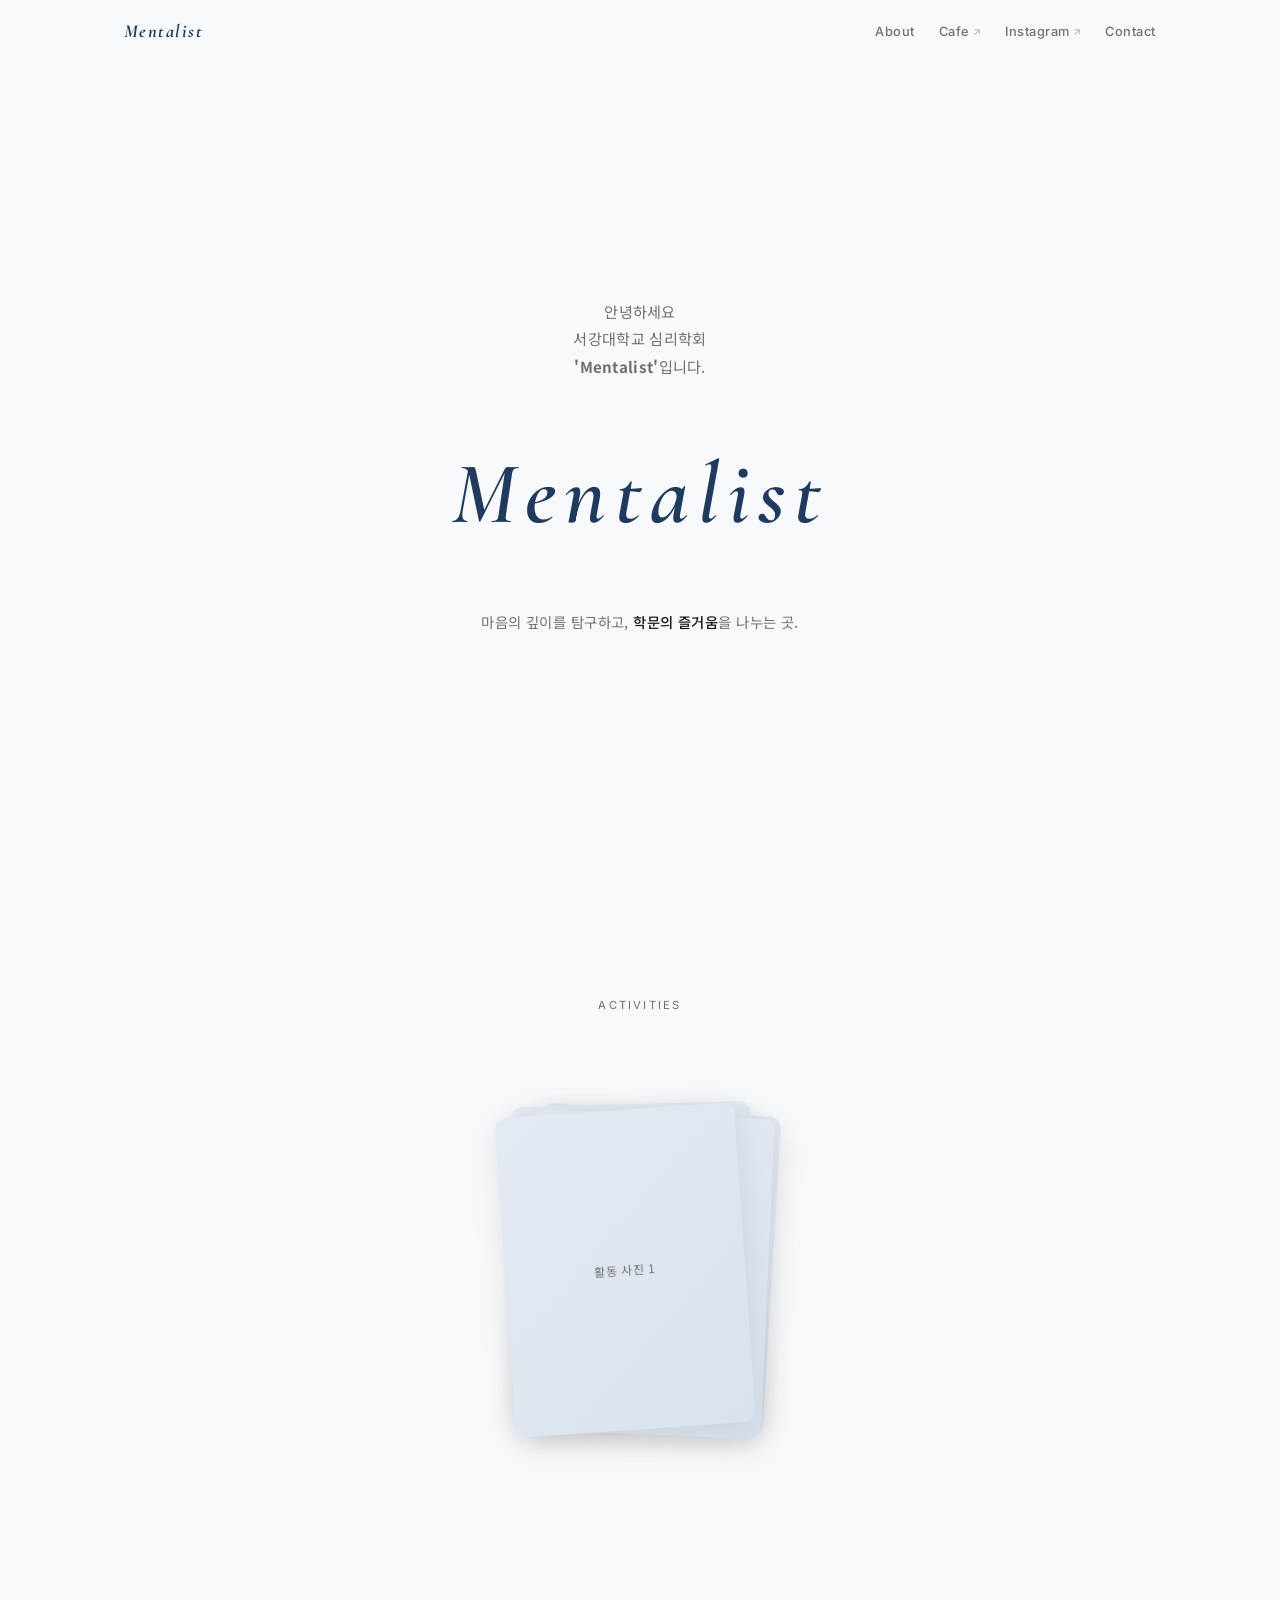
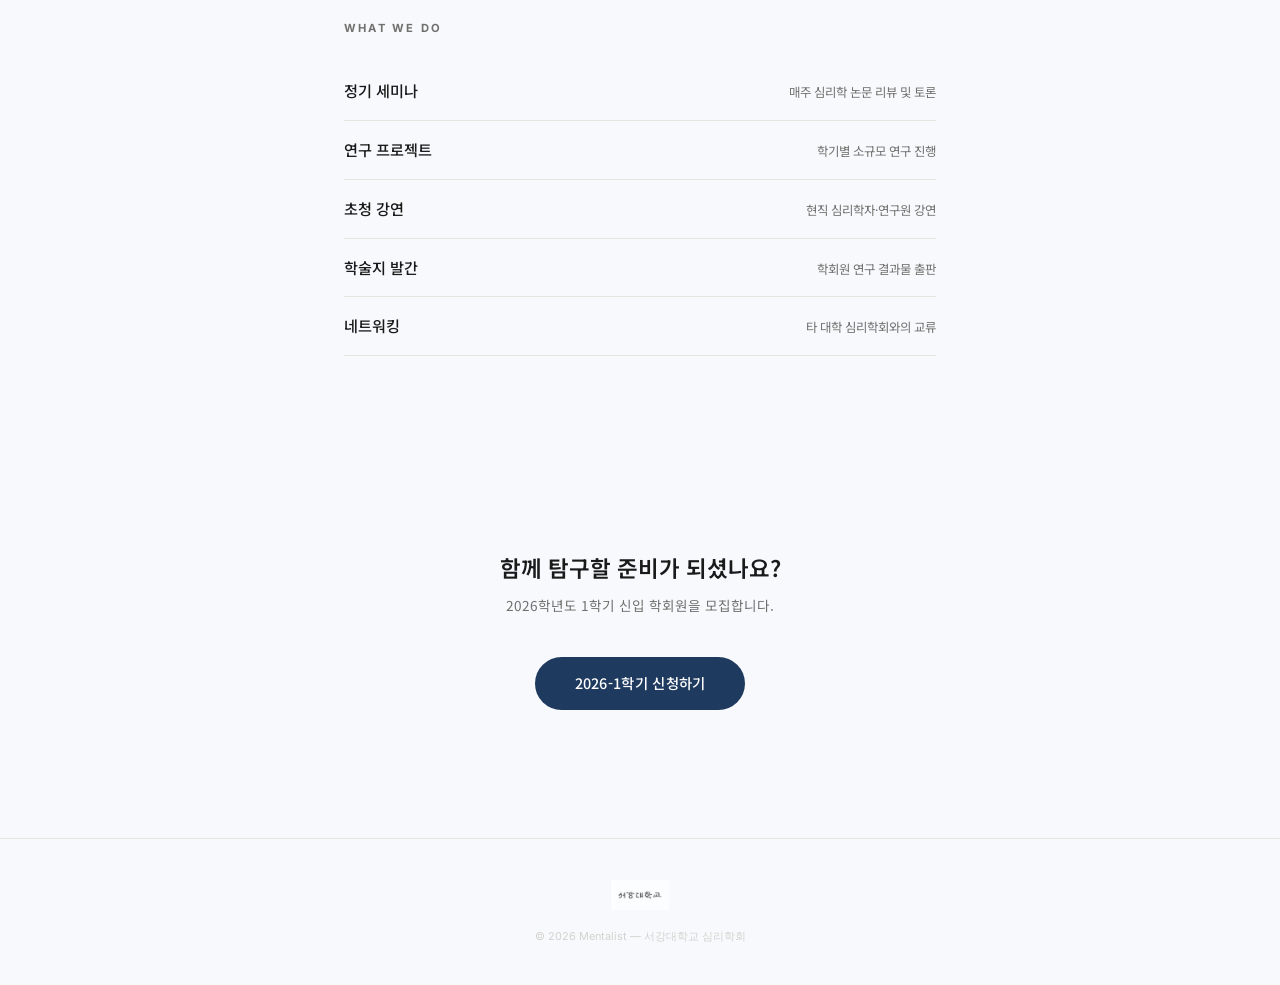
==== mentalist.html @ a15b39d9 "Initial commit: mentalist landing page" ====
<!DOCTYPE html>
<html lang="ko">
<head>
  <meta charset="UTF-8">
  <meta name="viewport" content="width=device-width, initial-scale=1.0">
  <title>Mentalist | 서강대학교 심리학회</title>
  <meta name="description" content="서강대학교 심리학회 Mentalist — 마음을 탐구하는 학술 공동체">

  <!-- Fonts -->
  <link rel="preconnect" href="https://fonts.googleapis.com">
  <link rel="preconnect" href="https://fonts.gstatic.com" crossorigin>
  <link href="https://fonts.googleapis.com/css2?family=Cormorant+Garamond:ital,wght@0,400;0,600;1,400;1,600&family=Inter:wght@400;500;600&family=Noto+Sans+KR:wght@400;500;600;700&family=Noto+Serif+KR:wght@600;700;900&display=swap" rel="stylesheet">

  <link rel="stylesheet" href="css/style.css">
</head>
<body class="page-mentalist">

  <!-- Header -->
  <header class="site-header">
    <div class="header-inner">
      <a href="mentalist.html" class="header-logo header-logo--mentalist">Mentalist</a>

      <nav class="header-nav">
        <a href="#about">About</a>
        <a href="https://cafe.naver.com/2302mentalist" target="_blank" rel="noopener">Cafe <span class="ext-icon">↗</span></a>
        <a href="https://www.instagram.com/mentalist_sogang" target="_blank" rel="noopener">Instagram <span class="ext-icon">↗</span></a>
        <a href="#contact">Contact</a>
      </nav>

      <button class="menu-toggle" aria-label="메뉴 열기">
        <span></span><span></span><span></span>
      </button>
    </div>
  </header>

  <!-- Mobile Nav -->
  <nav class="mobile-nav">
    <a href="#about">About</a>
    <a href="https://cafe.naver.com/2302mentalist" target="_blank" rel="noopener">Cafe <span class="ext-icon">↗</span></a>
    <a href="https://instagram.com" target="_blank" rel="noopener">Instagram <span class="ext-icon">↗</span></a>
    <a href="#contact">Contact</a>
  </nav>

  <!-- Hero / About -->
  <section id="about" class="hero">
    <p class="hero-greeting">
      안녕하세요<br>
      서강대학교 심리학회<br>
      <strong>'Mentalist'</strong>입니다.
    </p>
    <div class="hero-logo hero-logo--mentalist">Mentalist</div>
    <p class="hero-slogan">
      마음의 깊이를 탐구하고, <em>학문의 즐거움</em>을 나누는 곳.
    </p>
  </section>

  <!-- Activity Photos -->
  <section class="gallery-section">
    <p class="gallery-label reveal">Activities</p>
    <div class="photo-gallery">
      <div class="photo-card">
        <div class="photo-placeholder photo-placeholder--mentalist">활동 사진 1</div>
      </div>
      <div class="photo-card">
        <div class="photo-placeholder photo-placeholder--mentalist">활동 사진 2</div>
      </div>
      <div class="photo-card">
        <div class="photo-placeholder photo-placeholder--mentalist">활동 사진 3</div>
      </div>
      <div class="photo-card">
        <div class="photo-placeholder photo-placeholder--mentalist">활동 사진 4</div>
      </div>
    </div>
  </section>

  <!-- Activities List -->
  <section class="activities-section">
    <h3>What We Do</h3>
    <div class="activity-item">
      <span class="activity-name">정기 세미나</span>
      <span class="activity-desc">매주 심리학 논문 리뷰 및 토론</span>
    </div>
    <div class="activity-item">
      <span class="activity-name">연구 프로젝트</span>
      <span class="activity-desc">학기별 소규모 연구 진행</span>
    </div>
    <div class="activity-item">
      <span class="activity-name">초청 강연</span>
      <span class="activity-desc">현직 심리학자·연구원 강연</span>
    </div>
    <div class="activity-item">
      <span class="activity-name">학술지 발간</span>
      <span class="activity-desc">학회원 연구 결과물 출판</span>
    </div>
    <div class="activity-item">
      <span class="activity-name">네트워킹</span>
      <span class="activity-desc">타 대학 심리학회와의 교류</span>
    </div>
  </section>

  <!-- CTA -->
  <section id="contact" class="cta-section reveal">
    <h2>함께 탐구할 준비가 되셨나요?</h2>
    <p>2026학년도 1학기 신입 학회원을 모집합니다.</p>
    <a href="#" class="btn btn-mentalist">2026-1학기 신청하기</a>
  </section>

  <!-- Footer -->
  <footer class="site-footer">
    <div class="footer-inner">
      <img src="images/sogang-logo-kr.png" alt="서강대학교" class="footer-sogang-logo">
      <p class="footer-copy">&copy; 2026 Mentalist — 서강대학교 심리학회</p>
    </div>
  </footer>

  <script src="js/main.js"></script>
</body>
</html>
---- css/style.css ----
/* ============================================= */
/*  멘탈+진심 — Design System                     */
/*  Mobile-first · Minimal · Academic             */
/* ============================================= */

/* --- 서강체 (Sogang Font) --- */
@font-face {
  font-family: 'Sogang';
  src: url('../fonts/SOGANGUNIVERSITY.woff2') format('woff2'),
       url('../fonts/SOGANGUNIVERSITY.woff') format('woff');
  font-weight: normal;
  font-display: swap;
}

/* --- Custom Properties --- */
:root {
  /* Shared */
  --color-bg: #FAFAF8;
  --color-surface: #FFFFFF;
  --color-text: #1A1A1A;
  --color-text-secondary: #71706E;
  --color-border: #E6E4E1;
  --color-divider: #D4D2CF;

  /* Sogang Cardinal (서강 카디날) */
  --sogang-red: #B60005;
  --sogang-red-light: #D4232A;
  --sogang-red-dark: #8E0004;

  /* 진심 — 서강 카디날 기반 */
  --js-primary: #B60005;
  --js-primary-light: #D4232A;
  --js-accent: #C9A96E;
  --js-bg: #FAF8F6;

  /* Mentalist — 깊은 네이비 (학술적 권위) */
  --mt-primary: #1E3A5F;
  --mt-primary-light: #2C4F7C;
  --mt-accent: #6B8DB5;
  --mt-bg: #F7F9FC;

  /* Typography */
  --font-kr: 'Noto Sans KR', sans-serif;
  --font-kr-serif: 'Sogang', 'Noto Serif KR', serif;
  --font-en: 'Inter', sans-serif;
  --font-en-serif: 'Cormorant Garamond', serif;

  /* Spacing (8px grid) */
  --space-xs: 4px;
  --space-sm: 8px;
  --space-md: 16px;
  --space-lg: 24px;
  --space-xl: 40px;
  --space-2xl: 64px;
  --space-3xl: 96px;
  --space-4xl: 128px;

  /* Transition */
  --ease-out: cubic-bezier(0.25, 0.1, 0.25, 1);
  --ease-spring: cubic-bezier(0.34, 1.56, 0.64, 1);
  --duration-fast: 0.2s;
  --duration-normal: 0.4s;
  --duration-slow: 0.8s;
}

/* --- Reset --- */
*, *::before, *::after {
  margin: 0;
  padding: 0;
  box-sizing: border-box;
}

html {
  font-size: 16px;
  scroll-behavior: smooth;
  -webkit-font-smoothing: antialiased;
  -moz-osx-font-smoothing: grayscale;
}

body {
  font-family: var(--font-kr);
  color: var(--color-text);
  background: var(--color-bg);
  line-height: 1.7;
  overflow-x: hidden;
}

a {
  color: inherit;
  text-decoration: none;
}

button {
  font-family: inherit;
  cursor: pointer;
  border: none;
  background: none;
}

img {
  max-width: 100%;
  display: block;
}

/* ============================================= */
/*  SPLIT PAGE (갈림길)                            */
/* ============================================= */

.split-page {
  position: fixed;
  inset: 0;
  display: flex;
  flex-direction: column;
  overflow: hidden;
}

.split-side {
  flex: 1;
  display: flex;
  flex-direction: column;
  align-items: center;
  justify-content: center;
  position: relative;
  transition: flex var(--duration-slow) var(--ease-out);
  cursor: pointer;
  overflow: hidden;
}

.split-side::before {
  content: '';
  position: absolute;
  inset: 0;
  opacity: 0;
  transition: opacity var(--duration-normal) var(--ease-out);
}

.split-side--jinsim {
  background: var(--js-bg);
}

.split-side--jinsim::before {
  background: linear-gradient(135deg, rgba(182, 0, 5, 0.03), transparent);
}

.split-side--mentalist {
  background: var(--mt-bg);
}

.split-side--mentalist::before {
  background: linear-gradient(135deg, rgba(30, 58, 95, 0.03), transparent);
}

.split-side:hover::before {
  opacity: 1;
}

.split-side:hover {
  flex: 1.15;
}

/* Divider */
.split-divider {
  width: 100%;
  height: 1px;
  background: var(--color-divider);
  position: relative;
  z-index: 10;
  transform: scaleX(0);
  animation: dividerDraw 1s var(--ease-out) 0.3s forwards;
}

/* Logo area */
.split-logo {
  opacity: 0;
  transform: translateY(12px);
  animation: fadeUp 0.7s var(--ease-out) 0.9s forwards;
}

.split-logo--jinsim {
  font-family: var(--font-kr-serif);
  font-size: 2.5rem;
  font-weight: 700;
  letter-spacing: 0.15em;
  color: var(--js-primary);
}

/* --- 진심 겹침 로고 (한글 + 한자 그림자) --- */
.logo-jinsim-layered {
  position: relative;
  display: inline-block;
}

.logo-jinsim-layered .logo-hangul {
  position: relative;
  z-index: 2;
}

.logo-jinsim-layered .logo-hanja {
  position: absolute;
  top: 50%;
  left: 50%;
  transform: translate(-48%, -48%);
  z-index: 1;
  font-family: var(--font-kr-serif);
  font-weight: 900;
  color: var(--js-primary);
  opacity: 0.08;
  letter-spacing: 0.15em;
  pointer-events: none;
  user-select: none;
  font-size: 1.15em;
}

/* 호버시 한자 살짝 드러남 */
.split-side--jinsim:hover .logo-hanja,
.hero:hover .logo-hanja {
  opacity: 0.14;
  transition: opacity 0.6s var(--ease-out);
}

.split-logo--mentalist {
  font-family: var(--font-en-serif);
  font-size: 2.5rem;
  font-weight: 600;
  font-style: italic;
  letter-spacing: 0.08em;
  color: var(--mt-primary);
}

.split-subtitle {
  font-family: var(--font-kr);
  font-size: 0.75rem;
  color: var(--color-text-secondary);
  margin-top: var(--space-sm);
  letter-spacing: 0.05em;
  opacity: 0;
  animation: fadeUp 0.7s var(--ease-out) 1.1s forwards;
}

.split-btn {
  margin-top: var(--space-lg);
  padding: 8px 28px;
  font-size: 0.7rem;
  font-family: var(--font-en);
  letter-spacing: 0.2em;
  text-transform: uppercase;
  border: 1px solid var(--color-divider);
  border-radius: 100px;
  color: var(--color-text-secondary);
  transition: all var(--duration-normal) var(--ease-out);
  opacity: 0;
  animation: fadeUp 0.7s var(--ease-out) 1.3s forwards;
}

.split-side--jinsim .split-btn:hover {
  border-color: var(--js-primary);
  color: var(--js-primary);
  background: rgba(182, 0, 5, 0.04);
}

.split-side--mentalist .split-btn:hover {
  border-color: var(--mt-primary);
  color: var(--mt-primary);
  background: rgba(30, 58, 95, 0.04);
}

/* Split page exit animation */
.split-page.exit-left .split-side--jinsim {
  flex: 20;
}
.split-page.exit-left .split-side--mentalist {
  flex: 0;
  opacity: 0;
}
.split-page.exit-right .split-side--mentalist {
  flex: 20;
}
.split-page.exit-right .split-side--jinsim {
  flex: 0;
  opacity: 0;
}
.split-page.exit-left .split-divider,
.split-page.exit-right .split-divider {
  opacity: 0;
}

/* ============================================= */
/*  COMMON — Header                               */
/* ============================================= */

.site-header {
  position: fixed;
  top: 0;
  left: 0;
  right: 0;
  z-index: 100;
  background: rgba(250, 250, 248, 0.85);
  backdrop-filter: blur(20px);
  -webkit-backdrop-filter: blur(20px);
  border-bottom: 1px solid transparent;
  transition: border-color var(--duration-normal) var(--ease-out),
              box-shadow var(--duration-normal) var(--ease-out);
}

.site-header.scrolled {
  border-bottom-color: var(--color-border);
  box-shadow: 0 1px 12px rgba(0, 0, 0, 0.04);
}

.header-inner {
  max-width: 1080px;
  margin: 0 auto;
  padding: 0 var(--space-lg);
  height: 56px;
  display: flex;
  align-items: center;
  justify-content: space-between;
}

.header-logo {
  font-size: 1.15rem;
  font-weight: 700;
  letter-spacing: 0.08em;
  transition: opacity var(--duration-fast);
}

.header-logo:hover {
  opacity: 0.7;
}

.header-logo--jinsim {
  font-family: var(--font-kr-serif);
  color: var(--js-primary);
}

/* 헤더 내 소형 겹침 로고 */
.header-logo .logo-hanja {
  font-size: 1.1em;
  opacity: 0.07;
}

.header-logo:hover .logo-hanja {
  opacity: 0.13;
  transition: opacity 0.4s var(--ease-out);
}

.header-logo--mentalist {
  font-family: var(--font-en-serif);
  font-style: italic;
  color: var(--mt-primary);
}

.header-nav {
  display: flex;
  align-items: center;
  gap: var(--space-lg);
}

.header-nav a {
  font-size: 0.8rem;
  font-family: var(--font-en);
  font-weight: 500;
  letter-spacing: 0.04em;
  color: var(--color-text-secondary);
  transition: color var(--duration-fast);
  display: flex;
  align-items: center;
  gap: 3px;
}

.header-nav a:hover {
  color: var(--color-text);
}

.header-nav a .ext-icon {
  font-size: 0.65rem;
  opacity: 0.5;
  transition: transform var(--duration-fast), opacity var(--duration-fast);
}

.header-nav a:hover .ext-icon {
  transform: translate(1px, -1px);
  opacity: 0.8;
}

/* Mobile hamburger */
.menu-toggle {
  display: none;
  width: 24px;
  height: 24px;
  flex-direction: column;
  justify-content: center;
  align-items: center;
  gap: 5px;
}

.menu-toggle span {
  display: block;
  width: 18px;
  height: 1.5px;
  background: var(--color-text);
  border-radius: 2px;
  transition: all var(--duration-normal) var(--ease-out);
}

.menu-toggle.active span:nth-child(1) {
  transform: rotate(45deg) translate(2.3px, 2.3px);
}
.menu-toggle.active span:nth-child(2) {
  opacity: 0;
}
.menu-toggle.active span:nth-child(3) {
  transform: rotate(-45deg) translate(2.3px, -2.3px);
}

/* Mobile nav overlay */
.mobile-nav {
  display: none;
  position: fixed;
  top: 56px;
  left: 0;
  right: 0;
  bottom: 0;
  background: rgba(250, 250, 248, 0.97);
  backdrop-filter: blur(20px);
  -webkit-backdrop-filter: blur(20px);
  z-index: 99;
  flex-direction: column;
  align-items: center;
  justify-content: center;
  gap: var(--space-xl);
  opacity: 0;
  pointer-events: none;
  transition: opacity var(--duration-normal) var(--ease-out);
}

.mobile-nav.open {
  opacity: 1;
  pointer-events: auto;
}

.mobile-nav a {
  font-size: 1.1rem;
  font-family: var(--font-en);
  font-weight: 500;
  letter-spacing: 0.06em;
  color: var(--color-text-secondary);
  display: flex;
  align-items: center;
  gap: 4px;
}

/* ============================================= */
/*  COMMON — Hero Section                         */
/* ============================================= */

.hero {
  min-height: 100vh;
  display: flex;
  flex-direction: column;
  align-items: center;
  justify-content: center;
  text-align: center;
  padding: var(--space-4xl) var(--space-lg) var(--space-3xl);
}

.hero-greeting {
  font-size: 0.85rem;
  color: var(--color-text-secondary);
  letter-spacing: 0.02em;
  line-height: 1.8;
  margin-bottom: var(--space-xl);
  opacity: 0;
  transform: translateY(16px);
  animation: fadeUp 0.8s var(--ease-out) 0.2s forwards;
}

.hero-logo {
  margin-bottom: var(--space-xl);
  opacity: 0;
  transform: translateY(16px);
  animation: fadeUp 0.8s var(--ease-out) 0.5s forwards;
}

.hero-logo--jinsim {
  font-family: var(--font-kr-serif);
  font-size: 4rem;
  font-weight: 900;
  color: var(--js-primary);
  letter-spacing: 0.2em;
}

.hero-logo--mentalist {
  font-family: var(--font-en-serif);
  font-size: 4rem;
  font-weight: 600;
  font-style: italic;
  color: var(--mt-primary);
  letter-spacing: 0.1em;
}

.hero-slogan {
  font-size: 0.9rem;
  color: var(--color-text-secondary);
  letter-spacing: 0.03em;
  opacity: 0;
  transform: translateY(16px);
  animation: fadeUp 0.8s var(--ease-out) 0.8s forwards;
}

.hero-slogan em {
  font-style: normal;
  font-weight: 500;
  color: var(--color-text);
}

/* ============================================= */
/*  Photo Gallery — Scroll Spread Effect          */
/* ============================================= */

.gallery-section {
  padding: var(--space-3xl) var(--space-lg);
  overflow: hidden;
}

.gallery-label {
  text-align: center;
  font-size: 0.7rem;
  font-family: var(--font-en);
  letter-spacing: 0.2em;
  text-transform: uppercase;
  color: var(--color-text-secondary);
  margin-bottom: var(--space-2xl);
}

.photo-gallery {
  position: relative;
  max-width: 900px;
  margin: 0 auto;
  height: 380px;
  display: flex;
  align-items: center;
  justify-content: center;
}

.photo-card {
  position: absolute;
  width: 220px;
  height: 300px;
  border-radius: 12px;
  overflow: hidden;
  box-shadow: 0 8px 32px rgba(0, 0, 0, 0.08);
  transition: transform var(--duration-slow) var(--ease-out),
              box-shadow var(--duration-slow) var(--ease-out);
  will-change: transform;
}

.photo-card img {
  width: 100%;
  height: 100%;
  object-fit: cover;
}

/* Placeholder for photos */
.photo-placeholder {
  width: 100%;
  height: 100%;
  display: flex;
  align-items: center;
  justify-content: center;
  font-size: 0.75rem;
  color: var(--color-text-secondary);
  letter-spacing: 0.05em;
}

.photo-placeholder--jinsim {
  background: linear-gradient(135deg, #F5E6E8, #F0DCD0);
}

.photo-placeholder--mentalist {
  background: linear-gradient(135deg, #E4EAF2, #D8E2EE);
}

/* Stacked state (default) */
.photo-card:nth-child(1) { transform: rotate(-4deg) translateX(-15px); z-index: 4; }
.photo-card:nth-child(2) { transform: rotate(2.5deg) translateX(8px) translateY(5px); z-index: 3; }
.photo-card:nth-child(3) { transform: rotate(-1.5deg) translateX(-5px) translateY(-5px); z-index: 2; }
.photo-card:nth-child(4) { transform: rotate(3.5deg) translateX(12px); z-index: 1; }

/* Spread state — driven by JS --spread custom property */
.photo-gallery[data-spread] .photo-card:nth-child(1) {
  transform: rotate(calc(-4deg + 3deg * var(--spread, 0)))
             translateX(calc(-15px + -280px * var(--spread, 0)));
}
.photo-gallery[data-spread] .photo-card:nth-child(2) {
  transform: rotate(calc(2.5deg - 1.5deg * var(--spread, 0)))
             translateX(calc(8px + -102px * var(--spread, 0)))
             translateY(calc(5px - 5px * var(--spread, 0)));
}
.photo-gallery[data-spread] .photo-card:nth-child(3) {
  transform: rotate(calc(-1.5deg + 0.5deg * var(--spread, 0)))
             translateX(calc(-5px + 100px * var(--spread, 0)))
             translateY(calc(-5px + 5px * var(--spread, 0)));
}
.photo-gallery[data-spread] .photo-card:nth-child(4) {
  transform: rotate(calc(3.5deg - 2.5deg * var(--spread, 0)))
             translateX(calc(12px + 275px * var(--spread, 0)));
}

/* ============================================= */
/*  Activities List (Mentalist)                   */
/* ============================================= */

.activities-section {
  max-width: 640px;
  margin: 0 auto;
  padding: var(--space-2xl) var(--space-lg) var(--space-3xl);
}

.activities-section h3 {
  font-size: 0.7rem;
  font-family: var(--font-en);
  letter-spacing: 0.2em;
  text-transform: uppercase;
  color: var(--color-text-secondary);
  margin-bottom: var(--space-lg);
}

.activity-item {
  padding: var(--space-md) 0;
  border-bottom: 1px solid var(--color-border);
  display: flex;
  justify-content: space-between;
  align-items: baseline;
  opacity: 0;
  transform: translateY(12px);
  transition: opacity 0.6s var(--ease-out), transform 0.6s var(--ease-out);
}

.activity-item.visible {
  opacity: 1;
  transform: translateY(0);
}

.activity-item .activity-name {
  font-size: 0.95rem;
  font-weight: 500;
}

.activity-item .activity-desc {
  font-size: 0.78rem;
  color: var(--color-text-secondary);
}

/* ============================================= */
/*  Notice Section (진심)                         */
/* ============================================= */

.notice-section {
  max-width: 640px;
  margin: 0 auto;
  padding: var(--space-2xl) var(--space-lg);
}

.notice-section h3 {
  font-size: 0.7rem;
  font-family: var(--font-en);
  letter-spacing: 0.2em;
  text-transform: uppercase;
  color: var(--color-text-secondary);
  margin-bottom: var(--space-lg);
}

.notice-item {
  padding: var(--space-md) 0;
  border-bottom: 1px solid var(--color-border);
  display: flex;
  justify-content: space-between;
  align-items: baseline;
  gap: var(--space-md);
  opacity: 0;
  transform: translateY(12px);
  transition: opacity 0.6s var(--ease-out), transform 0.6s var(--ease-out);
}

.notice-item.visible {
  opacity: 1;
  transform: translateY(0);
}

.notice-item .notice-title {
  font-size: 0.95rem;
  font-weight: 500;
  flex: 1;
}

.notice-item .notice-date {
  font-size: 0.75rem;
  font-family: var(--font-en);
  color: var(--color-text-secondary);
  white-space: nowrap;
}

/* ============================================= */
/*  Subscribe / Contact Section                   */
/* ============================================= */

.subscribe-section {
  text-align: center;
  padding: var(--space-3xl) var(--space-lg);
}

.subscribe-section h2 {
  font-size: 1.4rem;
  font-weight: 600;
  margin-bottom: var(--space-sm);
}

.subscribe-section p {
  font-size: 0.85rem;
  color: var(--color-text-secondary);
  margin-bottom: var(--space-xl);
}

.subscribe-buttons {
  display: flex;
  justify-content: center;
  gap: var(--space-md);
  flex-wrap: wrap;
}

.btn {
  display: inline-flex;
  align-items: center;
  gap: 8px;
  padding: 12px 28px;
  font-size: 0.82rem;
  font-weight: 500;
  border-radius: 100px;
  letter-spacing: 0.02em;
  transition: all var(--duration-normal) var(--ease-out);
}

.btn-outline {
  border: 1px solid var(--color-divider);
  color: var(--color-text);
  background: transparent;
}

.btn-outline:hover {
  border-color: var(--color-text);
  background: rgba(0, 0, 0, 0.02);
}

.btn-jinsim {
  background: var(--js-primary);
  color: #fff;
}

.btn-jinsim:hover {
  background: var(--js-primary-light);
  box-shadow: 0 4px 16px rgba(182, 0, 5, 0.25);
}

.btn-mentalist {
  background: var(--mt-primary);
  color: #fff;
}

.btn-mentalist:hover {
  background: var(--mt-primary-light);
  box-shadow: 0 4px 16px rgba(30, 58, 95, 0.2);
}

.btn svg {
  width: 16px;
  height: 16px;
}

/* ============================================= */
/*  CTA Section (Mentalist)                       */
/* ============================================= */

.cta-section {
  text-align: center;
  padding: var(--space-3xl) var(--space-lg) var(--space-4xl);
}

.cta-section h2 {
  font-size: 1.4rem;
  font-weight: 600;
  margin-bottom: var(--space-sm);
}

.cta-section p {
  font-size: 0.85rem;
  color: var(--color-text-secondary);
  margin-bottom: var(--space-xl);
}

.cta-section .btn {
  padding: 14px 40px;
  font-size: 0.9rem;
}

/* ============================================= */
/*  Footer                                        */
/* ============================================= */

.site-footer {
  border-top: 1px solid var(--color-border);
  padding: var(--space-xl) var(--space-lg);
  text-align: center;
}

.footer-inner {
  max-width: 1080px;
  margin: 0 auto;
}

.footer-sogang-logo {
  height: 32px;
  width: auto;
  margin: 0 auto var(--space-md);
  opacity: 0.6;
}

.footer-logo {
  font-family: var(--font-en);
  font-size: 0.7rem;
  font-weight: 600;
  letter-spacing: 0.12em;
  text-transform: uppercase;
  color: var(--color-text-secondary);
  margin-bottom: var(--space-sm);
}

.footer-address {
  font-size: 0.72rem;
  color: var(--color-text-secondary);
  line-height: 1.6;
  margin-bottom: var(--space-sm);
}

.footer-copy {
  font-size: 0.68rem;
  font-family: var(--font-en);
  color: var(--color-divider);
}

/* ============================================= */
/*  Animations                                    */
/* ============================================= */

@keyframes fadeUp {
  from { opacity: 0; transform: translateY(16px); }
  to   { opacity: 1; transform: translateY(0); }
}

@keyframes fadeIn {
  from { opacity: 0; }
  to   { opacity: 1; }
}

@keyframes dividerDraw {
  from { transform: scaleX(0); }
  to   { transform: scaleX(1); }
}

/* Fade-in-up utility for scroll reveals */
.reveal {
  opacity: 0;
  transform: translateY(20px);
  transition: opacity 0.7s var(--ease-out), transform 0.7s var(--ease-out);
}

.reveal.visible {
  opacity: 1;
  transform: translateY(0);
}

/* ============================================= */
/*  Responsive — Tablet                           */
/* ============================================= */

@media (min-width: 768px) {
  .split-page {
    flex-direction: row;
  }

  .split-divider {
    width: 1px;
    height: 100%;
    animation-name: dividerDrawVertical;
  }

  @keyframes dividerDrawVertical {
    from { transform: scaleY(0); }
    to   { transform: scaleY(1); }
  }

  .split-logo--jinsim,
  .split-logo--mentalist {
    font-size: 3.2rem;
  }

  .header-inner {
    height: 64px;
  }

  .menu-toggle { display: none !important; }
  .header-nav { display: flex !important; }

  .hero-logo--jinsim,
  .hero-logo--mentalist {
    font-size: 5.5rem;
  }

  .hero-greeting {
    font-size: 0.95rem;
  }

  .photo-card {
    width: 240px;
    height: 320px;
  }
}

/* ============================================= */
/*  Responsive — Mobile                           */
/* ============================================= */

@media (max-width: 767px) {
  .menu-toggle {
    display: flex;
  }

  .header-nav {
    display: none;
  }

  .mobile-nav {
    display: flex;
  }

  .hero {
    padding: var(--space-3xl) var(--space-md) var(--space-2xl);
  }

  .hero-logo--jinsim,
  .hero-logo--mentalist {
    font-size: 2.8rem;
  }

  .hero-greeting {
    font-size: 0.82rem;
  }

  .hero-slogan {
    font-size: 0.82rem;
  }

  .split-logo--jinsim,
  .split-logo--mentalist {
    font-size: 2rem;
  }

  /* Mobile gallery: smaller cards, tighter spread */
  .photo-gallery {
    height: 320px;
  }

  .photo-card {
    width: 160px;
    height: 220px;
    border-radius: 8px;
  }

  .photo-gallery[data-spread] .photo-card:nth-child(1) {
    transform: rotate(calc(-4deg + 3deg * var(--spread, 0)))
               translateX(calc(-10px + -140px * var(--spread, 0)));
  }
  .photo-gallery[data-spread] .photo-card:nth-child(2) {
    transform: rotate(calc(2.5deg - 1.5deg * var(--spread, 0)))
               translateX(calc(5px + -50px * var(--spread, 0)))
               translateY(calc(5px - 5px * var(--spread, 0)));
  }
  .photo-gallery[data-spread] .photo-card:nth-child(3) {
    transform: rotate(calc(-1.5deg + 0.5deg * var(--spread, 0)))
               translateX(calc(-5px + 48px * var(--spread, 0)))
               translateY(calc(-5px + 5px * var(--spread, 0)));
  }
  .photo-gallery[data-spread] .photo-card:nth-child(4) {
    transform: rotate(calc(3.5deg - 2.5deg * var(--spread, 0)))
               translateX(calc(10px + 138px * var(--spread, 0)));
  }

  .gallery-section {
    padding: var(--space-2xl) var(--space-md);
  }

  .subscribe-section,
  .cta-section {
    padding: var(--space-2xl) var(--space-md);
  }

  .subscribe-buttons {
    flex-direction: column;
    align-items: center;
  }

  .btn {
    width: 100%;
    max-width: 280px;
    justify-content: center;
  }
}

/* ============================================= */
/*  Page-specific backgrounds                     */
/* ============================================= */

body.page-jinsim {
  background: var(--js-bg);
}

body.page-jinsim .site-header {
  background: rgba(250, 248, 246, 0.85);
}

body.page-mentalist {
  background: var(--mt-bg);
}

body.page-mentalist .site-header {
  background: rgba(247, 249, 252, 0.85);
}
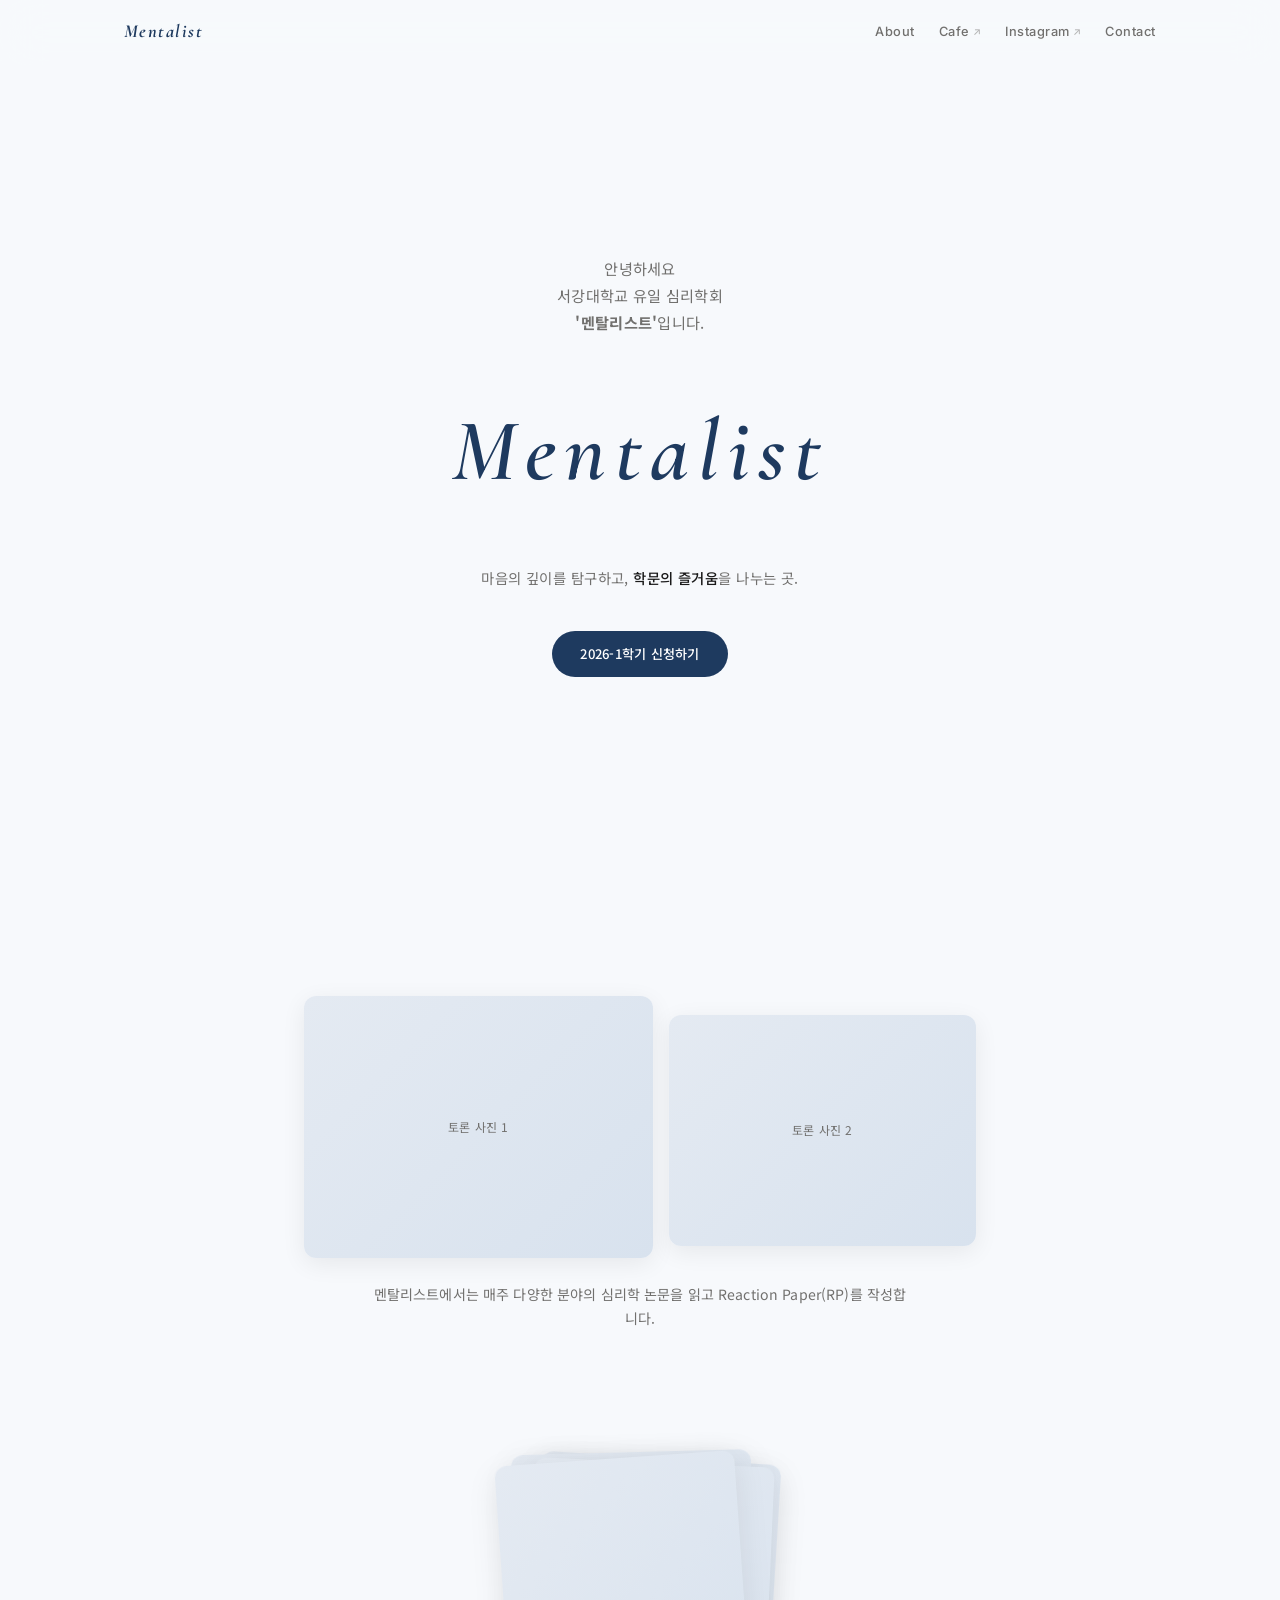
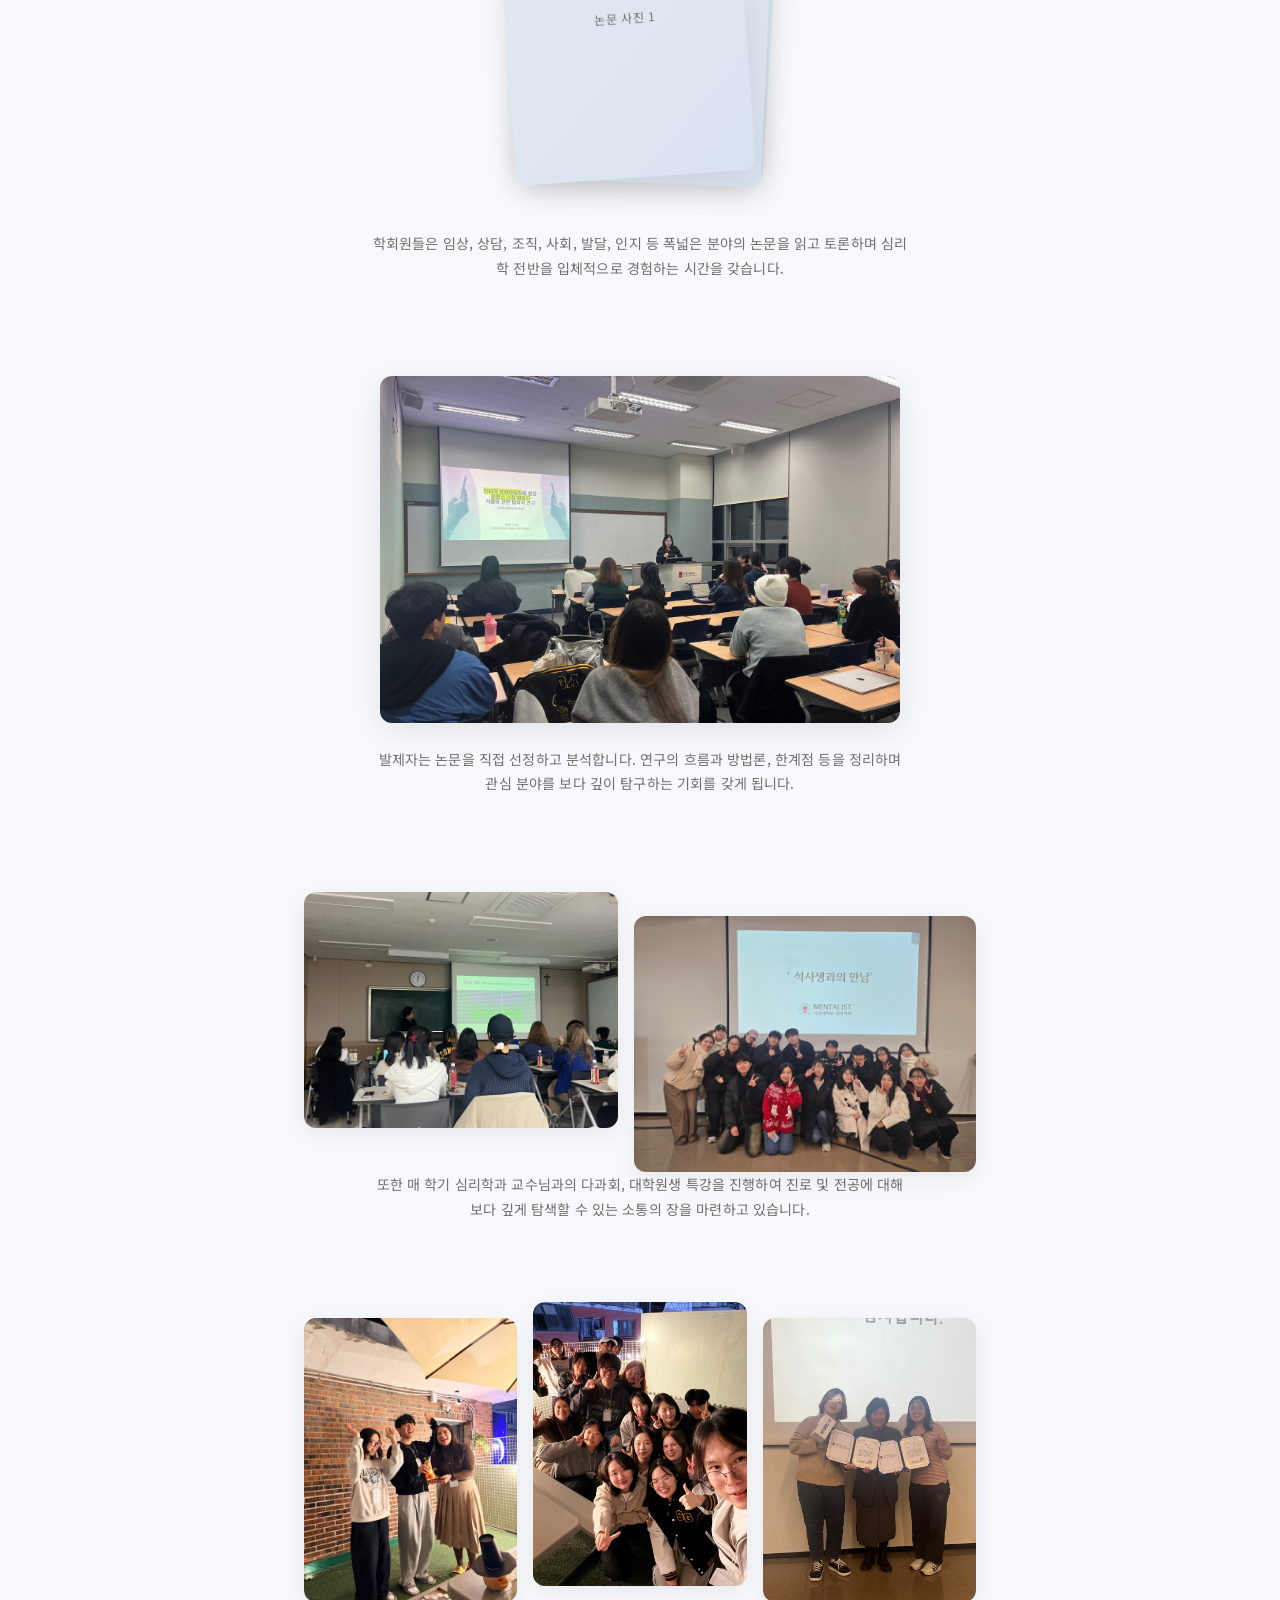
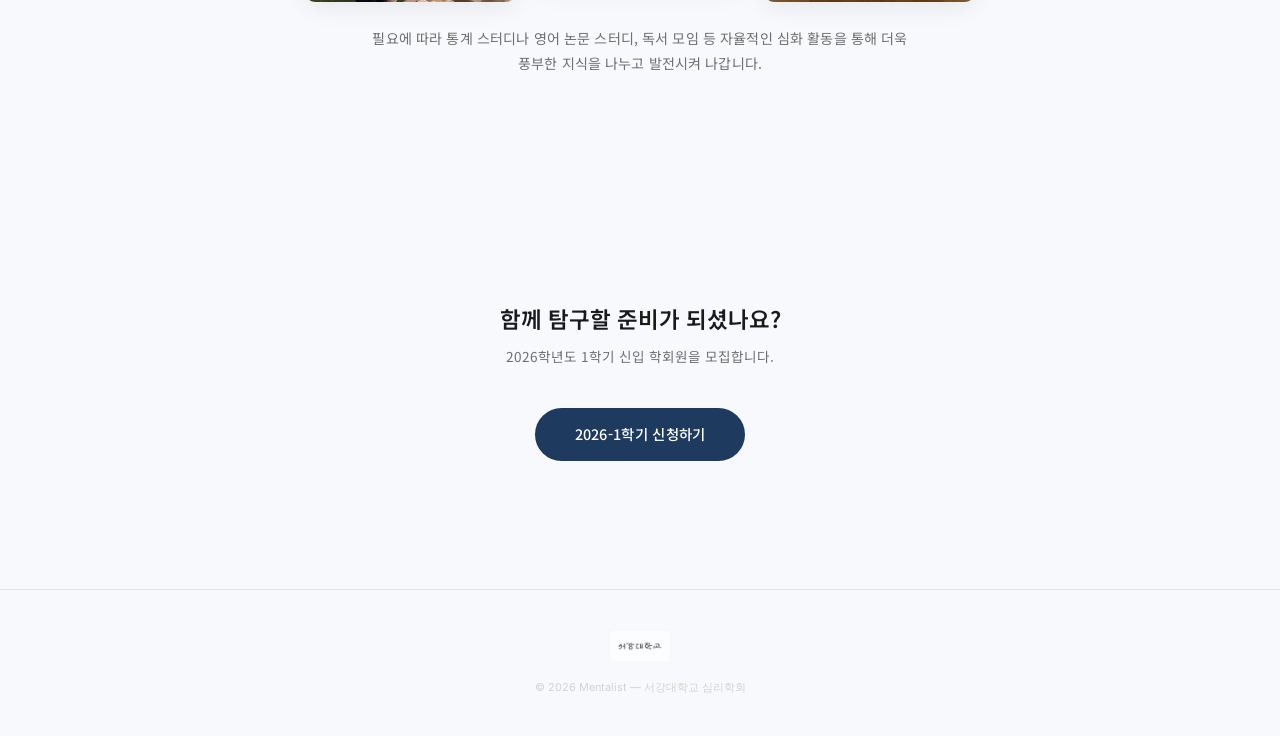
==== commit 1fde8c7f: "feat: mentalist 소개 영역 재구성 — 5개 섹션 + 사진 적용 - gallery-section, activities-section 제거 - 5개 intro 섹션 삽입 " ====
--- a/mentalist.html
+++ b/mentalist.html
@@ -45,64 +45,92 @@
   <section id="about" class="hero">
     <p class="hero-greeting">
       안녕하세요<br>
-      서강대학교 심리학회<br>
-      <strong>'Mentalist'</strong>입니다.
+      서강대학교 유일 심리학회<br>
+      <strong>'멘탈리스트'</strong>입니다.
     </p>
     <div class="hero-logo hero-logo--mentalist">Mentalist</div>
     <p class="hero-slogan">
-      마음의 깊이를 탐구하고, <em>학문의 즐거움</em>을 나누는 곳.
+      마음의 깊이를 탐구하고,<br class="mobile-br"> <em>학문의 즐거움</em>을 나누는 곳.
     </p>
+    <a href="https://docs.google.com/forms/d/1fYGLmLWHrmZNyhk1BDpCgTgH7Wa9rkhxZ1Sx9X_Psvs/viewform" target="_blank" rel="noopener" class="btn btn-mentalist hero-cta">2026-1학기 신청하기</a>
   </section>
 
-  <!-- Activity Photos -->
-  <section class="gallery-section">
-    <p class="gallery-label reveal">Activities</p>
+  <!-- 섹션 1: 토론 (사진 2장) -->
+  <section class="intro reveal">
+    <div class="intro__photos intro__photos--duo">
+      <div class="intro__photo">
+        <div class="photo-placeholder photo-placeholder--mentalist">토론 사진 1</div>
+      </div>
+      <div class="intro__photo intro__photo--offset">
+        <div class="photo-placeholder photo-placeholder--mentalist">토론 사진 2</div>
+      </div>
+    </div>
+    <p class="intro__text">멘탈리스트에서는 매주 다양한 분야의 심리학 논문을 읽고 Reaction Paper(RP)를 작성합니다.</p>
+  </section>
+
+  <!-- 섹션 2: 논문 분야 (사진 4장, 스크롤 스프레드) -->
+  <section class="intro">
     <div class="photo-gallery">
       <div class="photo-card">
-        <div class="photo-placeholder photo-placeholder--mentalist">활동 사진 1</div>
+        <div class="photo-placeholder photo-placeholder--mentalist">논문 사진 1</div>
       </div>
       <div class="photo-card">
-        <div class="photo-placeholder photo-placeholder--mentalist">활동 사진 2</div>
+        <div class="photo-placeholder photo-placeholder--mentalist">논문 사진 2</div>
       </div>
       <div class="photo-card">
-        <div class="photo-placeholder photo-placeholder--mentalist">활동 사진 3</div>
+        <div class="photo-placeholder photo-placeholder--mentalist">논문 사진 3</div>
       </div>
       <div class="photo-card">
-        <div class="photo-placeholder photo-placeholder--mentalist">활동 사진 4</div>
+        <div class="photo-placeholder photo-placeholder--mentalist">논문 사진 4</div>
       </div>
     </div>
+    <p class="intro__text">학회원들은 임상, 상담, 조직, 사회, 발달, 인지 등 폭넓은 분야의 논문을 읽고 토론하며 심리학 전반을 입체적으로 경험하는 시간을 갖습니다.</p>
   </section>
 
-  <!-- Activities List -->
-  <section class="activities-section">
-    <h3>What We Do</h3>
-    <div class="activity-item">
-      <span class="activity-name">정기 세미나</span>
-      <span class="activity-desc">매주 심리학 논문 리뷰 및 토론</span>
+  <!-- 섹션 3: 발제 (사진 1장) -->
+  <section class="intro reveal">
+    <div class="intro__photos intro__photos--solo">
+      <div class="intro__photo">
+        <img src="images/mentalist/03-presentation/KakaoTalk_Photo_2026-02-22-20-14-45 010.jpeg" alt="발제 활동">
+      </div>
     </div>
-    <div class="activity-item">
-      <span class="activity-name">연구 프로젝트</span>
-      <span class="activity-desc">학기별 소규모 연구 진행</span>
+    <p class="intro__text">발제자는 논문을 직접 선정하고 분석합니다. 연구의 흐름과 방법론, 한계점 등을 정리하며 관심 분야를 보다 깊이 탐구하는 기회를 갖게 됩니다.</p>
+  </section>
+
+  <!-- 섹션 4: 다과회/특강 (사진 2장, 엇갈린 배치) -->
+  <section class="intro reveal">
+    <div class="intro__photos intro__photos--stagger">
+      <div class="intro__photo">
+        <img src="images/mentalist/04-seminar/KakaoTalk_Photo_2026-02-22-20-14-44 004.jpeg" alt="다과회">
+      </div>
+      <div class="intro__photo">
+        <img src="images/mentalist/04-seminar/KakaoTalk_Photo_2026-02-22-20-14-46 015.jpeg" alt="특강">
+      </div>
     </div>
-    <div class="activity-item">
-      <span class="activity-name">초청 강연</span>
-      <span class="activity-desc">현직 심리학자·연구원 강연</span>
+    <p class="intro__text">또한 매 학기 심리학과 교수님과의 다과회, 대학원생 특강을 진행하여 진로 및 전공에 대해 보다 깊게 탐색할 수 있는 소통의 장을 마련하고 있습니다.</p>
+  </section>
+
+  <!-- 섹션 5: 친목 활동 (사진 3장) -->
+  <section class="intro intro--last reveal">
+    <div class="intro__photos intro__photos--trio">
+      <div class="intro__photo">
+        <img src="images/mentalist/05-social/KakaoTalk_Photo_2026-02-22-20-14-45 008.jpeg" alt="친목 활동">
+      </div>
+      <div class="intro__photo intro__photo--lift">
+        <img src="images/mentalist/05-social/KakaoTalk_Photo_2026-02-22-20-14-45 009.jpeg" alt="친목 활동">
+      </div>
+      <div class="intro__photo">
+        <img src="images/mentalist/05-social/KakaoTalk_Photo_2026-02-22-20-14-46 016.jpeg" alt="친목 활동">
+      </div>
     </div>
-    <div class="activity-item">
-      <span class="activity-name">학술지 발간</span>
-      <span class="activity-desc">학회원 연구 결과물 출판</span>
-    </div>
-    <div class="activity-item">
-      <span class="activity-name">네트워킹</span>
-      <span class="activity-desc">타 대학 심리학회와의 교류</span>
-    </div>
+    <p class="intro__text">필요에 따라 통계 스터디나 영어 논문 스터디, 독서 모임 등 자율적인 심화 활동을 통해 더욱 풍부한 지식을 나누고 발전시켜 나갑니다.</p>
   </section>
 
   <!-- CTA -->
   <section id="contact" class="cta-section reveal">
     <h2>함께 탐구할 준비가 되셨나요?</h2>
     <p>2026학년도 1학기 신입 학회원을 모집합니다.</p>
-    <a href="#" class="btn btn-mentalist">2026-1학기 신청하기</a>
+    <a href="https://docs.google.com/forms/d/1fYGLmLWHrmZNyhk1BDpCgTgH7Wa9rkhxZ1Sx9X_Psvs/viewform" target="_blank" rel="noopener" class="btn btn-mentalist">2026-1학기 신청하기</a>
   </section>
 
   <!-- Footer -->
--- a/css/style.css
+++ b/css/style.css
@@ -514,6 +514,17 @@
   color: var(--color-text);
 }
 
+.mobile-br {
+  display: none;
+}
+
+.hero-cta {
+  margin-top: var(--space-xl);
+  opacity: 0;
+  transform: translateY(16px);
+  animation: fadeUp 0.8s var(--ease-out) 1.1s forwards;
+}
+
 /* ============================================= */
 /*  Photo Gallery — Scroll Spread Effect          */
 /* ============================================= */
@@ -653,6 +664,116 @@
 }
 
 /* ============================================= */
+/*  Intro Sections (Mentalist — 소개 영역)        */
+/* ============================================= */
+
+.intro {
+  max-width: 720px;
+  margin: 0 auto;
+  padding: var(--space-3xl) var(--space-lg) 0;
+  text-align: center;
+}
+
+.intro--last {
+  padding-bottom: var(--space-4xl);
+}
+
+/* Photo container — shared */
+.intro__photos {
+  margin-bottom: var(--space-lg);
+}
+
+/* Individual photo */
+.intro__photo {
+  border-radius: 12px;
+  overflow: hidden;
+  box-shadow: 0 6px 24px rgba(0, 0, 0, 0.07);
+}
+
+.intro__photo img {
+  width: 100%;
+  height: 100%;
+  object-fit: cover;
+  aspect-ratio: 4 / 3;
+}
+
+.intro__photo .photo-placeholder {
+  aspect-ratio: 4 / 3;
+}
+
+/* Description text */
+.intro__text {
+  font-size: 0.88rem;
+  color: var(--color-text-secondary);
+  max-width: 540px;
+  margin: 0 auto;
+  line-height: 1.75;
+  letter-spacing: 0.01em;
+}
+
+/* --- Layout: Duo (섹션 1 — 토론) --- */
+.intro__photos--duo {
+  display: grid;
+  grid-template-columns: 1fr 0.88fr;
+  gap: var(--space-md);
+  align-items: end;
+}
+
+.intro__photos--duo .intro__photo--offset {
+  transform: translateY(-12px);
+}
+
+/* --- Layout: Solo (섹션 3 — 발제) --- */
+.intro__photos--solo {
+  max-width: 520px;
+  margin-left: auto;
+  margin-right: auto;
+}
+
+.intro__photos--solo .intro__photo {
+  box-shadow: 0 8px 32px rgba(0, 0, 0, 0.09);
+}
+
+.intro__photos--solo img,
+.intro__photos--solo .photo-placeholder {
+  aspect-ratio: 3 / 2;
+}
+
+/* --- Layout: Stagger (섹션 4 — 다과회/특강) --- */
+.intro__photos--stagger {
+  display: grid;
+  grid-template-columns: 0.92fr 1fr;
+  gap: var(--space-md);
+  align-items: start;
+}
+
+.intro__photos--stagger .intro__photo:nth-child(2) {
+  transform: translateY(24px);
+}
+
+/* --- Layout: Trio (섹션 5 — 친목) --- */
+.intro__photos--trio {
+  display: grid;
+  grid-template-columns: repeat(3, 1fr);
+  gap: var(--space-md);
+  align-items: end;
+}
+
+.intro__photos--trio .intro__photo--lift {
+  transform: translateY(-16px);
+}
+
+.intro__photos--trio img,
+.intro__photos--trio .photo-placeholder {
+  aspect-ratio: 3 / 4;
+}
+
+/* --- Intro inside photo-gallery (섹션 2 — 논문) --- */
+.intro .photo-gallery {
+  margin-bottom: var(--space-lg);
+}
+
+/* ============================================= */
 /*  Notice Section (진심)                         */
 /* ============================================= */
 
@@ -960,6 +1081,10 @@
     font-size: 0.82rem;
   }
 
+  .mobile-br {
+    display: inline;
+  }
+
   .split-logo--jinsim,
   .split-logo--mentalist {
     font-size: 2rem;
@@ -999,6 +1124,52 @@
     padding: var(--space-2xl) var(--space-md);
   }
 
+  /* Mobile intro sections */
+  .intro {
+    padding: var(--space-2xl) var(--space-md) 0;
+  }
+
+  .intro--last {
+    padding-bottom: var(--space-3xl);
+  }
+
+  .intro__text {
+    font-size: 0.82rem;
+  }
+
+  .intro__photo {
+    border-radius: 8px;
+  }
+
+  .intro__photos--duo {
+    gap: var(--space-sm);
+  }
+
+  .intro__photos--duo .intro__photo--offset {
+    transform: translateY(-8px);
+  }
+
+  .intro__photos--stagger {
+    gap: var(--space-sm);
+  }
+
+  .intro__photos--stagger .intro__photo:nth-child(2) {
+    transform: translateY(16px);
+  }
+
+  .intro__photos--trio {
+    grid-template-columns: repeat(3, 1fr);
+    gap: var(--space-sm);
+  }
+
+  .intro__photos--trio .intro__photo--lift {
+    transform: translateY(-10px);
+  }
+
+  .intro__photos--solo {
+    max-width: 100%;
+  }
+
   .subscribe-section,
   .cta-section {
     padding: var(--space-2xl) var(--space-md);
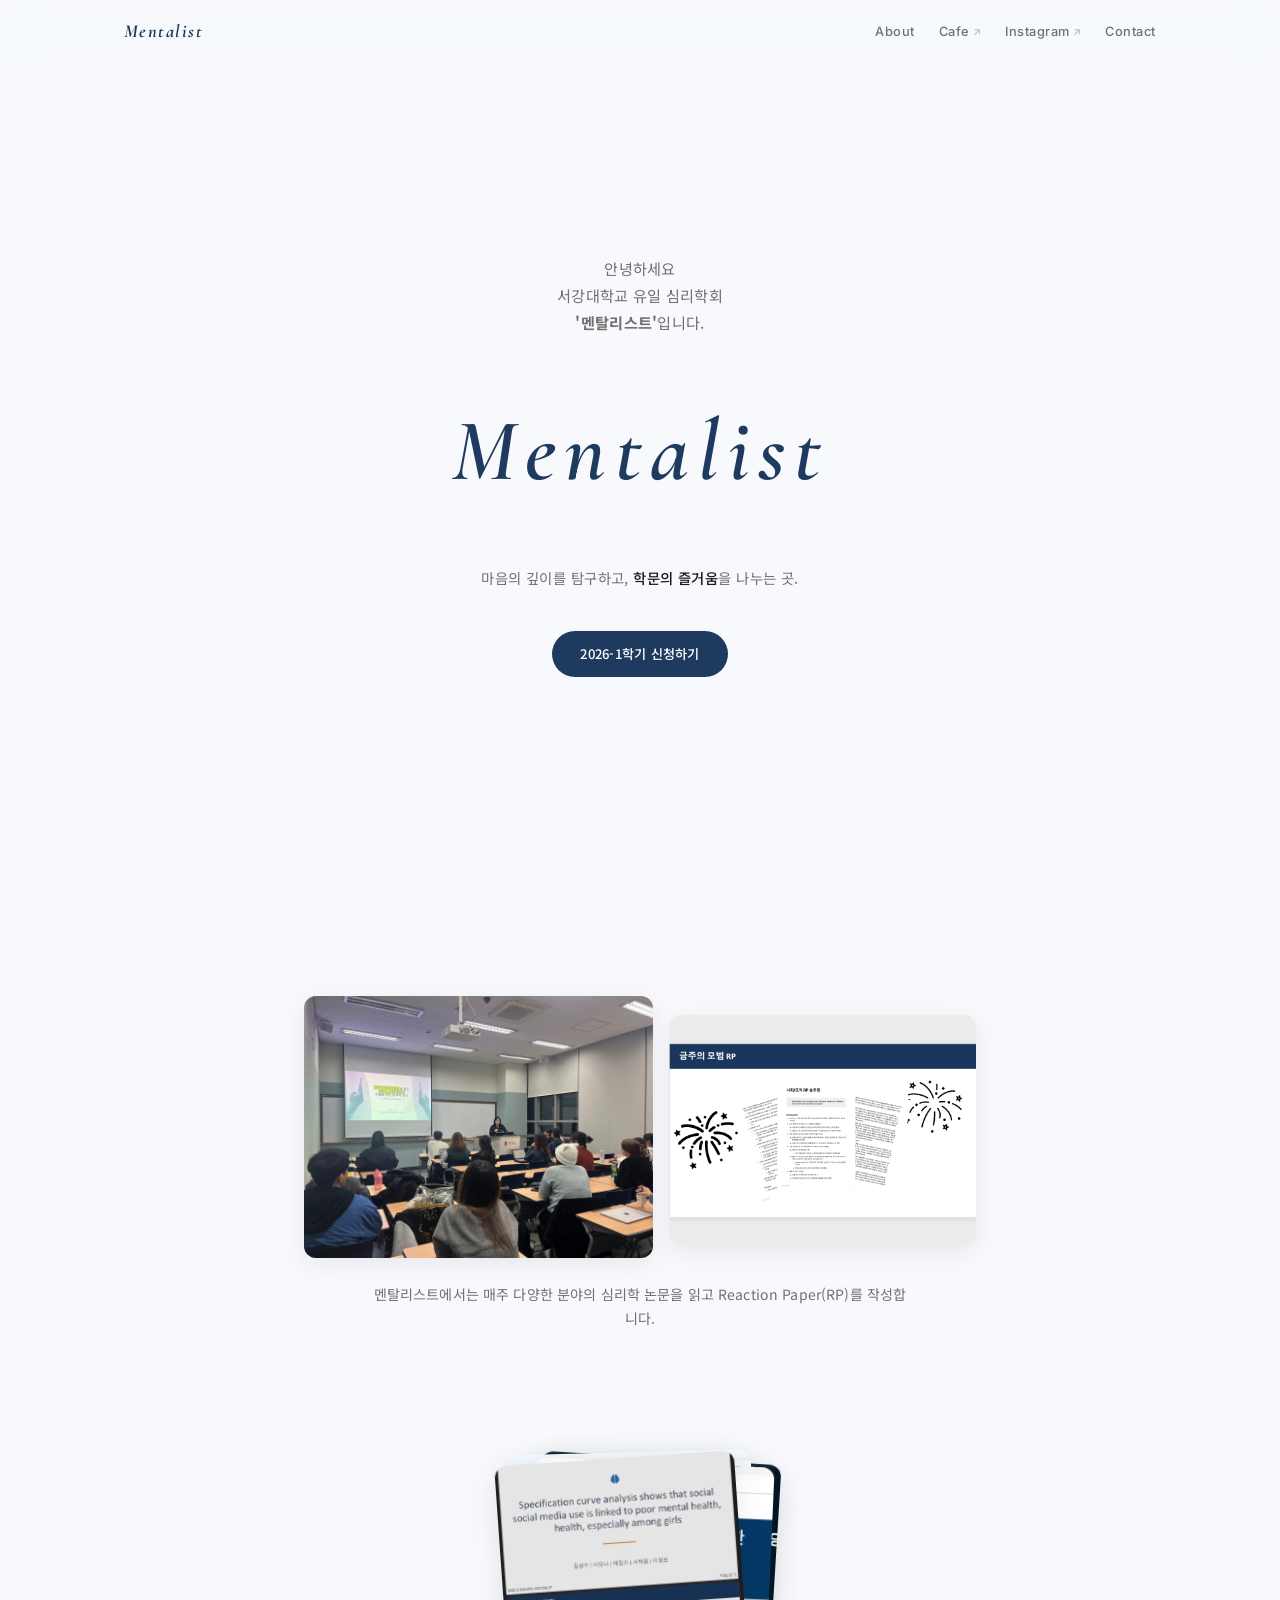
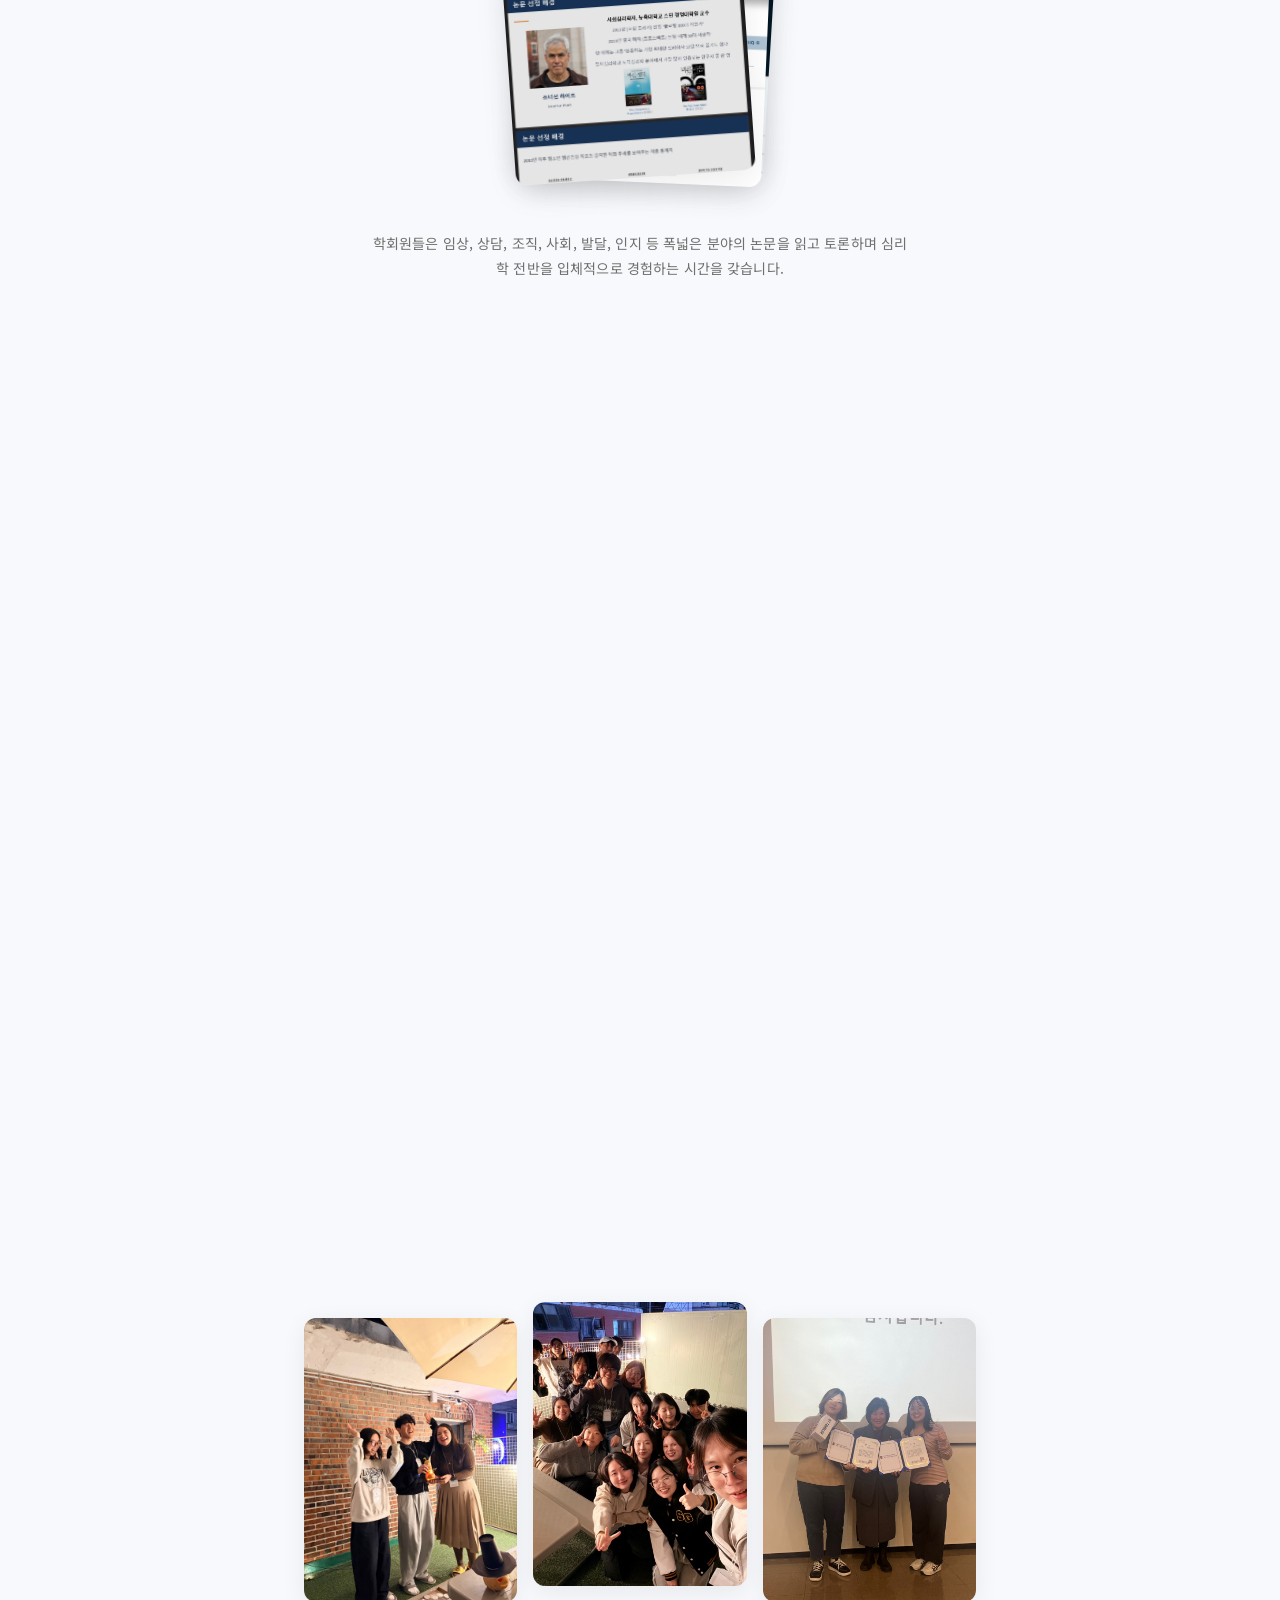
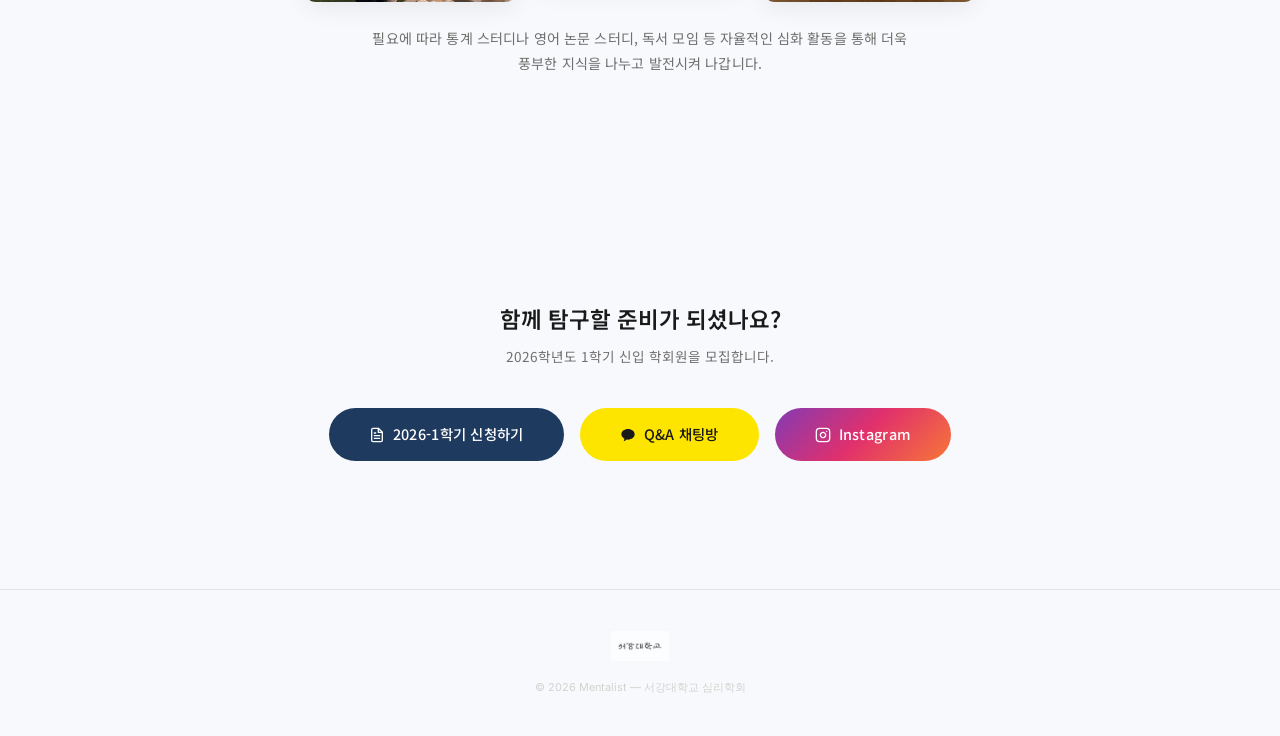
==== commit 02aeb70f: "feat: 플레이스홀더 실제 사진 교체 + CTA에 카카오/인스타 버튼 추가 - 섹션 1~3 플레이스홀더를 실제 이미지로 교체 (토론, 논문, 발제) - CTA 섹션에 Q&A 카카" ====
--- a/mentalist.html
+++ b/mentalist.html
@@ -59,10 +59,10 @@
   <section class="intro reveal">
     <div class="intro__photos intro__photos--duo">
       <div class="intro__photo">
-        <div class="photo-placeholder photo-placeholder--mentalist">토론 사진 1</div>
+        <img src="images/mentalist/01-discussion/1.jpeg" alt="토론 활동">
       </div>
       <div class="intro__photo intro__photo--offset">
-        <div class="photo-placeholder photo-placeholder--mentalist">토론 사진 2</div>
+        <img src="images/mentalist/01-discussion/2.png" alt="토론 활동">
       </div>
     </div>
     <p class="intro__text">멘탈리스트에서는 매주 다양한 분야의 심리학 논문을 읽고 Reaction Paper(RP)를 작성합니다.</p>
@@ -72,16 +72,16 @@
   <section class="intro">
     <div class="photo-gallery">
       <div class="photo-card">
-        <div class="photo-placeholder photo-placeholder--mentalist">논문 사진 1</div>
+        <img src="images/mentalist/02-papers/KakaoTalk_Photo_2026-03-01-16-43-11 001.jpeg" alt="논문 읽기">
       </div>
       <div class="photo-card">
-        <div class="photo-placeholder photo-placeholder--mentalist">논문 사진 2</div>
+        <img src="images/mentalist/02-papers/스크린샷 2026-03-01 오후 5.30.50.png" alt="논문 분야">
       </div>
       <div class="photo-card">
-        <div class="photo-placeholder photo-placeholder--mentalist">논문 사진 3</div>
+        <img src="images/mentalist/02-papers/스크린샷 2026-03-01 오후 5.34.55.png" alt="논문 분야">
       </div>
       <div class="photo-card">
-        <div class="photo-placeholder photo-placeholder--mentalist">논문 사진 4</div>
+        <img src="images/mentalist/02-papers/스크린샷 2026-03-01 오후 6.32.47.png" alt="논문 분야">
       </div>
     </div>
     <p class="intro__text">학회원들은 임상, 상담, 조직, 사회, 발달, 인지 등 폭넓은 분야의 논문을 읽고 토론하며 심리학 전반을 입체적으로 경험하는 시간을 갖습니다.</p>
@@ -91,7 +91,7 @@
   <section class="intro reveal">
     <div class="intro__photos intro__photos--solo">
       <div class="intro__photo">
-        <img src="images/mentalist/03-presentation/KakaoTalk_Photo_2026-02-22-20-14-45 010.jpeg" alt="발제 활동">
+        <img src="images/mentalist/03-presentation/스크린샷 2026-03-01 오후 5.00.06.png" alt="발제 활동">
       </div>
     </div>
     <p class="intro__text">발제자는 논문을 직접 선정하고 분석합니다. 연구의 흐름과 방법론, 한계점 등을 정리하며 관심 분야를 보다 깊이 탐구하는 기회를 갖게 됩니다.</p>
@@ -130,7 +130,20 @@
   <section id="contact" class="cta-section reveal">
     <h2>함께 탐구할 준비가 되셨나요?</h2>
     <p>2026학년도 1학기 신입 학회원을 모집합니다.</p>
-    <a href="https://docs.google.com/forms/d/1fYGLmLWHrmZNyhk1BDpCgTgH7Wa9rkhxZ1Sx9X_Psvs/viewform" target="_blank" rel="noopener" class="btn btn-mentalist">2026-1학기 신청하기</a>
+    <div class="cta-buttons">
+      <a href="https://docs.google.com/forms/d/1fYGLmLWHrmZNyhk1BDpCgTgH7Wa9rkhxZ1Sx9X_Psvs/viewform" target="_blank" rel="noopener" class="btn btn-mentalist">
+        <svg viewBox="0 0 24 24" fill="none" stroke="currentColor" stroke-width="2" stroke-linecap="round" stroke-linejoin="round"><path d="M14 2H6a2 2 0 0 0-2 2v16a2 2 0 0 0 2 2h12a2 2 0 0 0 2-2V8z"/><polyline points="14 2 14 8 20 8"/><line x1="16" y1="13" x2="8" y2="13"/><line x1="16" y1="17" x2="8" y2="17"/><polyline points="10 9 9 9 8 9"/></svg>
+        2026-1학기 신청하기
+      </a>
+      <a href="https://open.kakao.com/o/sIgfBBgi" target="_blank" rel="noopener" class="btn btn-kakao">
+        <svg viewBox="0 0 24 24" fill="currentColor"><path d="M12 3C6.48 3 2 6.58 2 10.94c0 2.8 1.86 5.27 4.66 6.67-.15.53-.96 3.4-.99 3.62 0 0-.02.16.08.22.1.06.22.03.22.03.3-.04 3.44-2.26 3.98-2.64.65.1 1.33.15 2.05.15 5.52 0 10-3.58 10-7.94C22 6.58 17.52 3 12 3z"/></svg>
+        Q&A 채팅방
+      </a>
+      <a href="https://www.instagram.com/mentalist_sogang" target="_blank" rel="noopener" class="btn btn-instagram">
+        <svg viewBox="0 0 24 24" fill="none" stroke="currentColor" stroke-width="2" stroke-linecap="round" stroke-linejoin="round"><rect x="2" y="2" width="20" height="20" rx="5" ry="5"/><path d="M16 11.37A4 4 0 1 1 12.63 8 4 4 0 0 1 16 11.37z"/><line x1="17.5" y1="6.5" x2="17.51" y2="6.5"/></svg>
+        Instagram
+      </a>
+    </div>
   </section>
 
   <!-- Footer -->
--- a/css/style.css
+++ b/css/style.css
@@ -919,9 +919,36 @@
   margin-bottom: var(--space-xl);
 }
 
+.cta-buttons {
+  display: flex;
+  justify-content: center;
+  gap: var(--space-md);
+  flex-wrap: wrap;
+}
+
 .cta-section .btn {
   padding: 14px 40px;
   font-size: 0.9rem;
+}
+
+.btn-kakao {
+  background: #FEE500;
+  color: #191919;
+}
+
+.btn-kakao:hover {
+  background: #F5DC00;
+  box-shadow: 0 4px 16px rgba(254, 229, 0, 0.35);
+}
+
+.btn-instagram {
+  background: linear-gradient(135deg, #833AB4, #E1306C, #F77737);
+  color: #fff;
+}
+
+.btn-instagram:hover {
+  background: linear-gradient(135deg, #7232A1, #D42D65, #E06D30);
+  box-shadow: 0 4px 16px rgba(225, 48, 108, 0.3);
 }
 
 /* ============================================= */
@@ -1175,7 +1202,8 @@
     padding: var(--space-2xl) var(--space-md);
   }
 
-  .subscribe-buttons {
+  .subscribe-buttons,
+  .cta-buttons {
     flex-direction: column;
     align-items: center;
   }
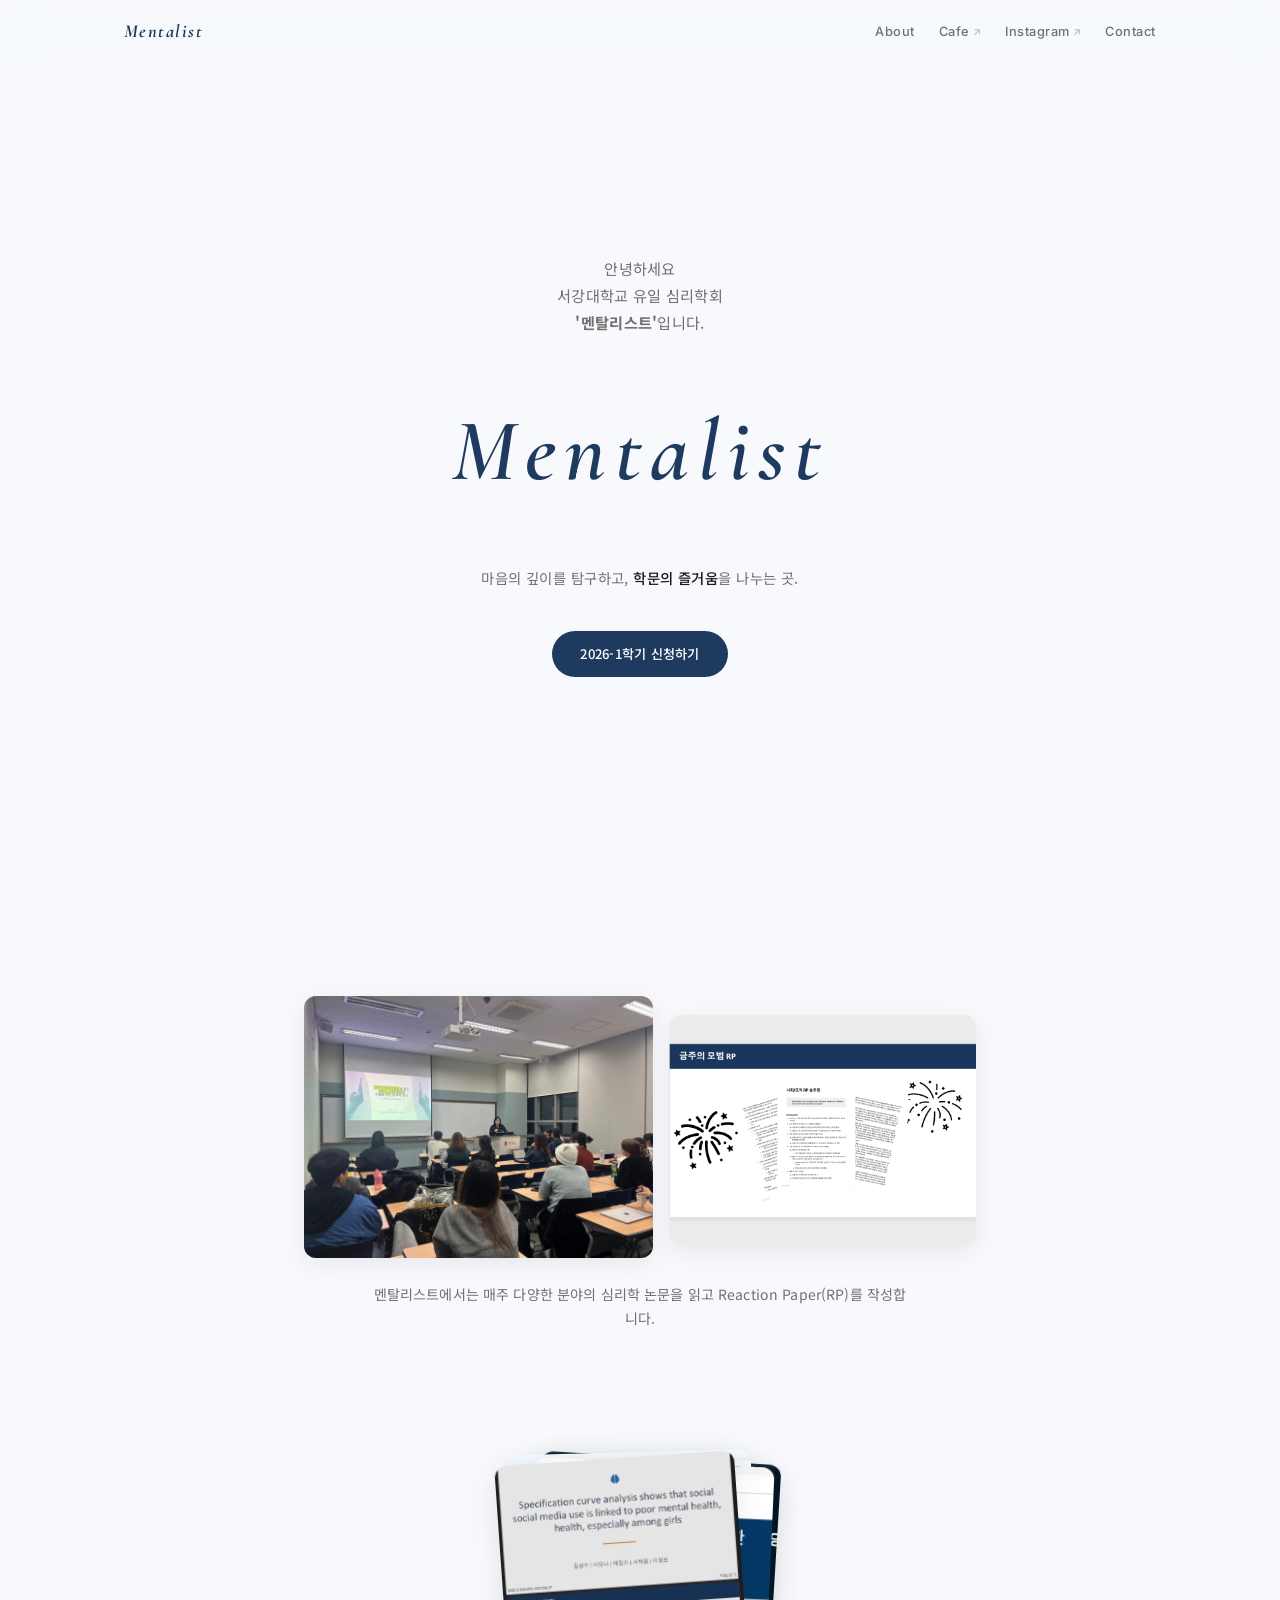
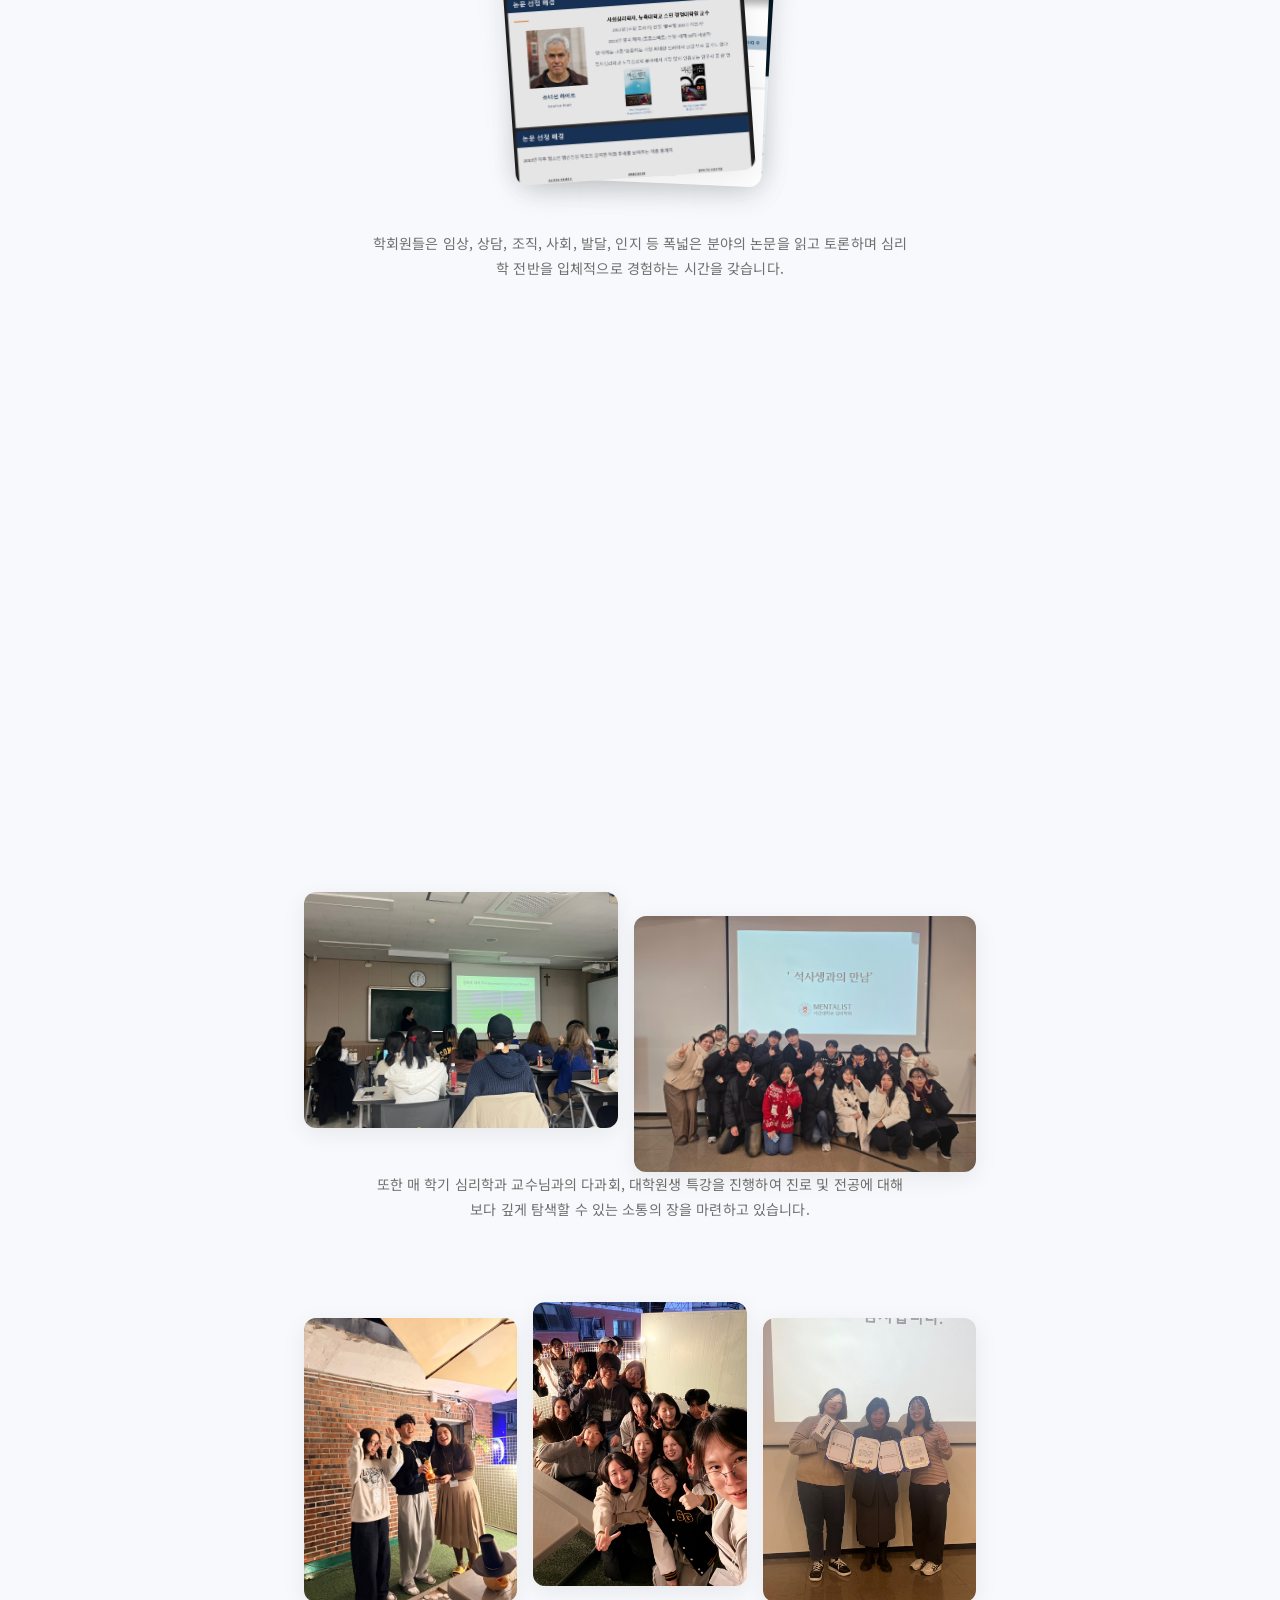
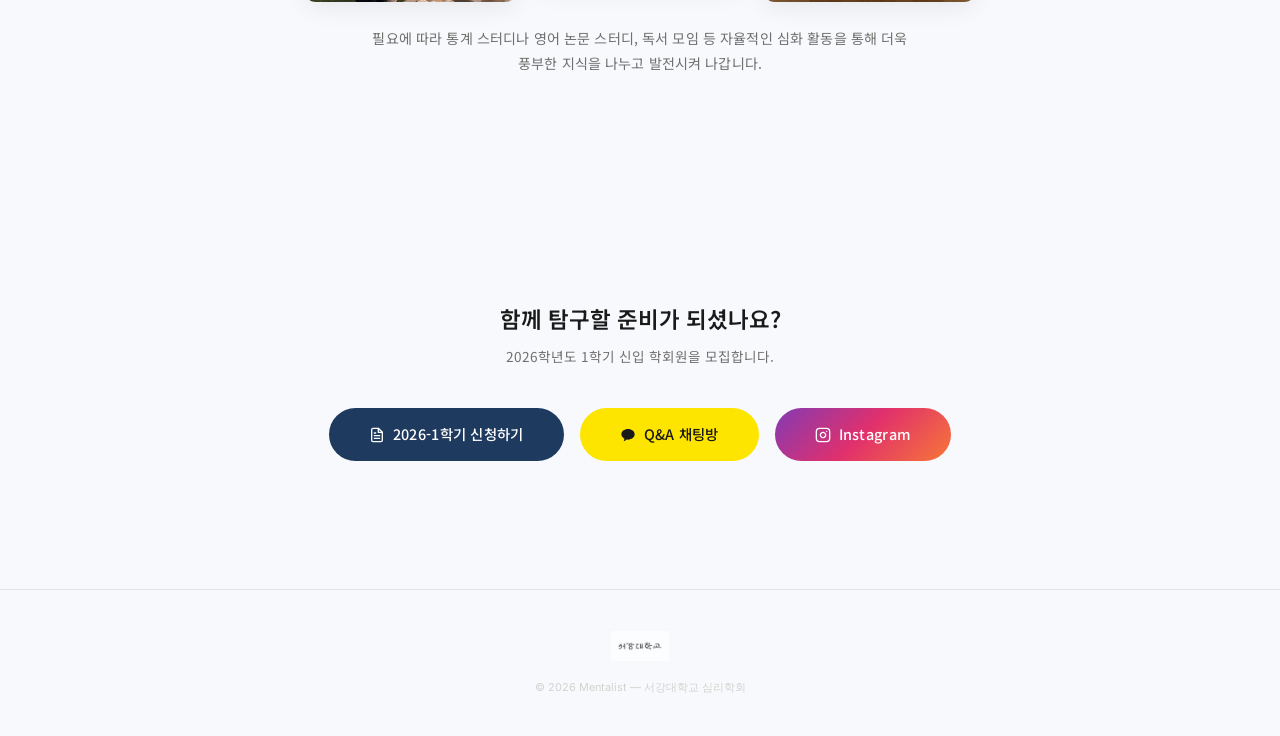
==== commit 6c4e5974: "fix: 모바일 내비 Instagram 링크를 실제 계정 URL로 수정 - mentalist.html: instagram.com → instagram.com/mentalist_so" ====
--- a/mentalist.html
+++ b/mentalist.html
@@ -37,7 +37,7 @@
   <nav class="mobile-nav">
     <a href="#about">About</a>
     <a href="https://cafe.naver.com/2302mentalist" target="_blank" rel="noopener">Cafe <span class="ext-icon">↗</span></a>
-    <a href="https://instagram.com" target="_blank" rel="noopener">Instagram <span class="ext-icon">↗</span></a>
+    <a href="https://www.instagram.com/mentalist_sogang" target="_blank" rel="noopener">Instagram <span class="ext-icon">↗</span></a>
     <a href="#contact">Contact</a>
   </nav>
 
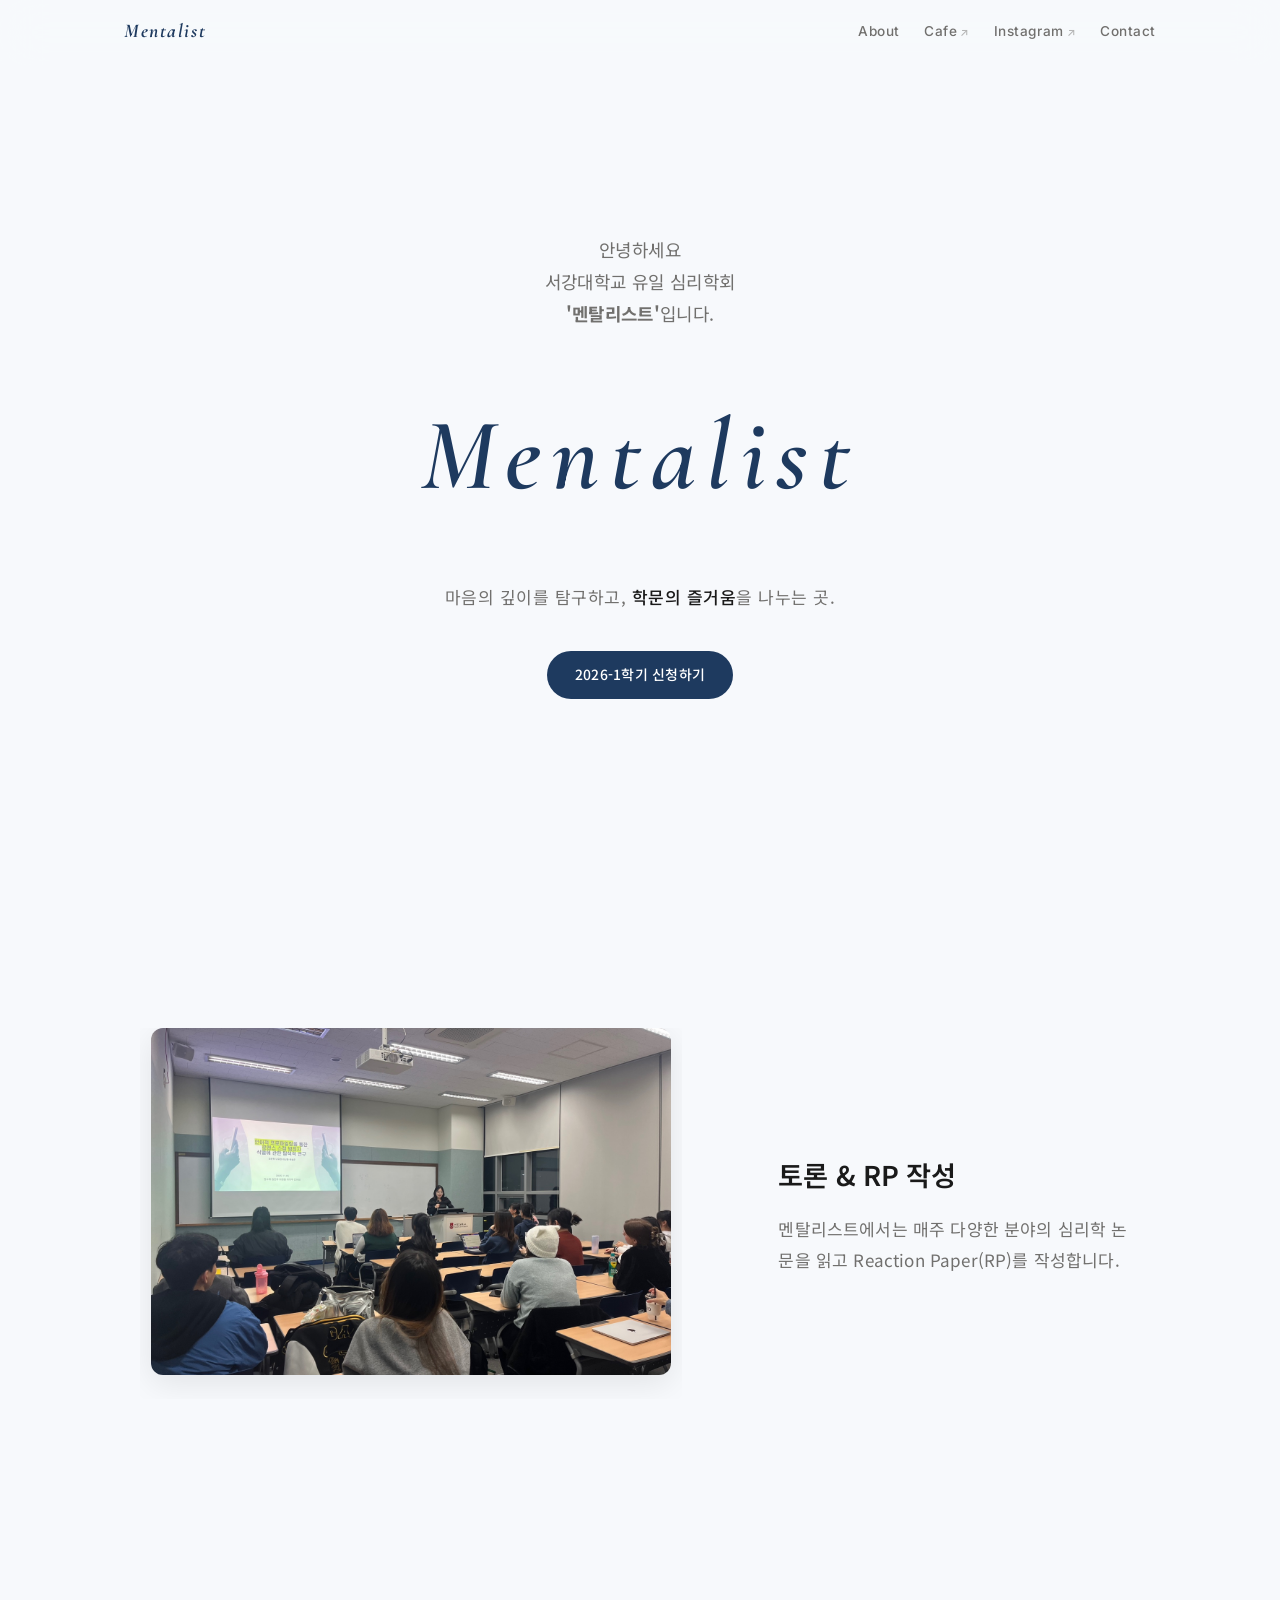
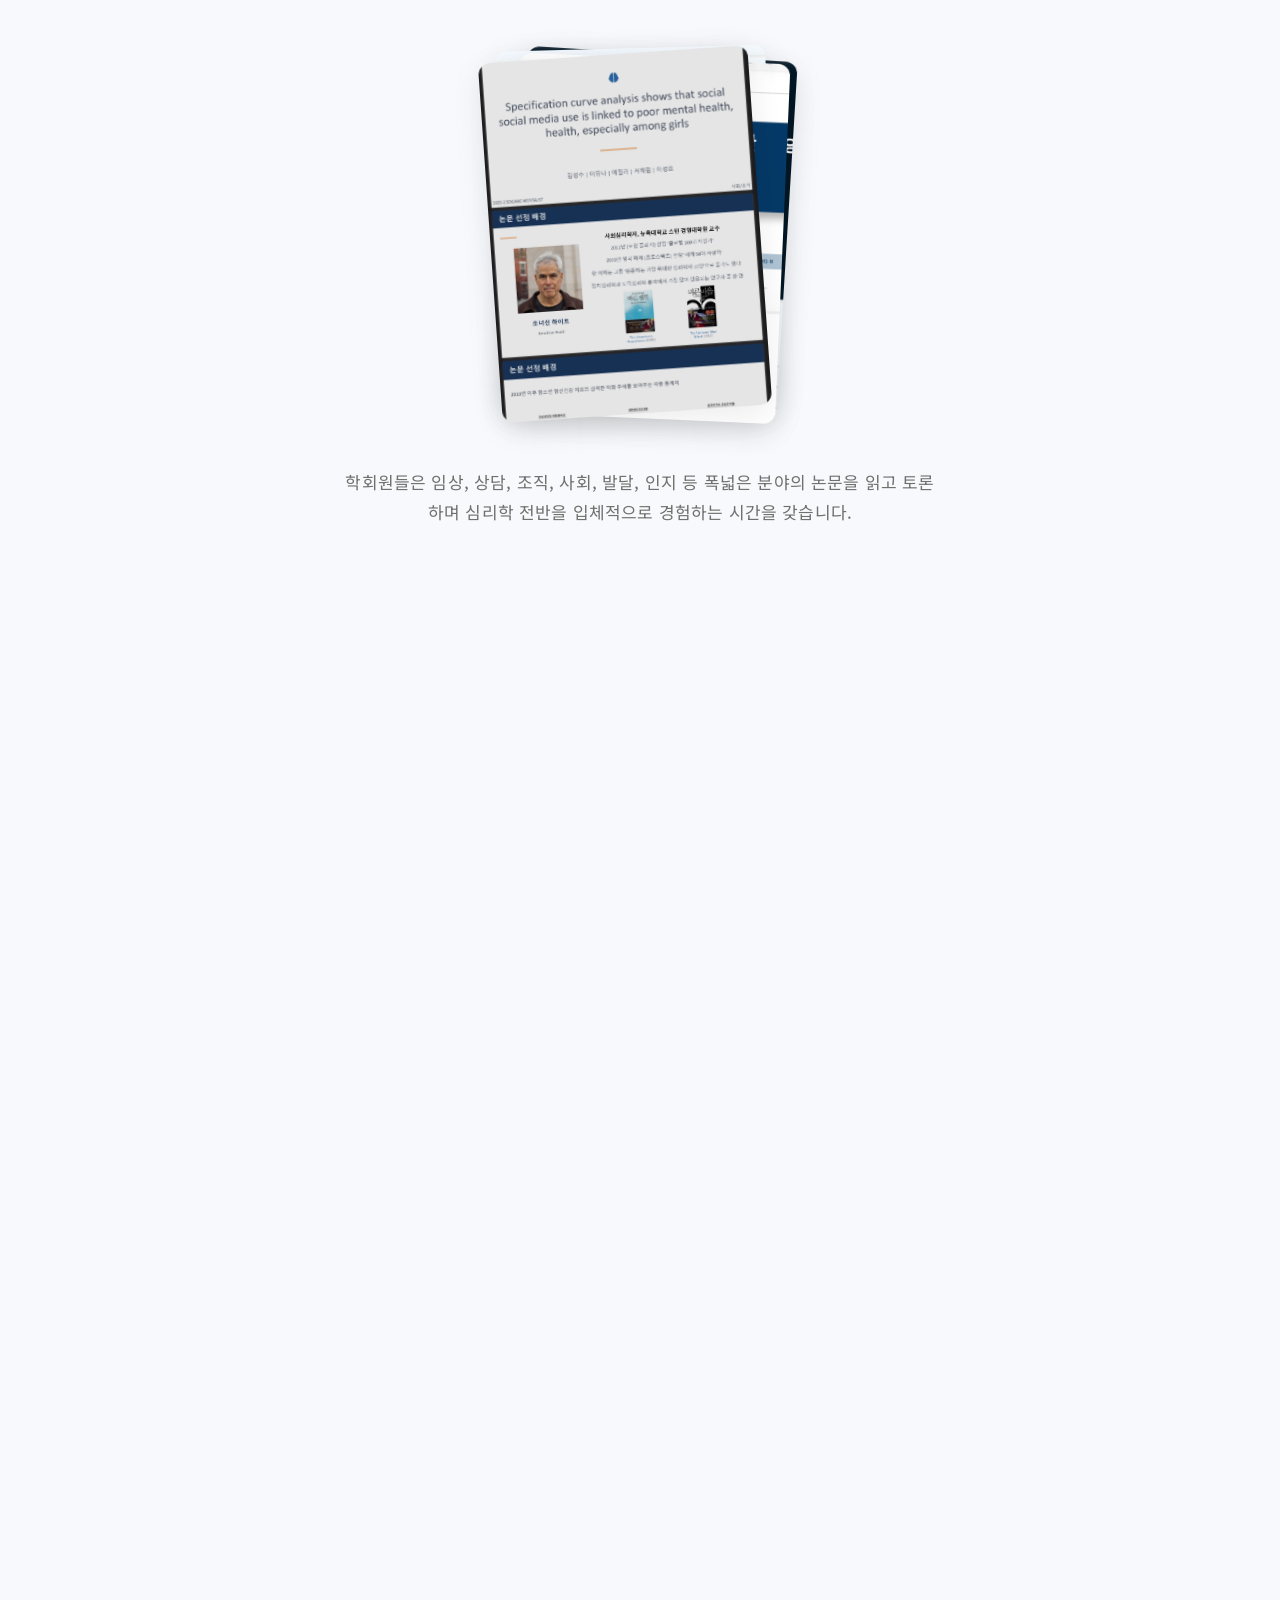
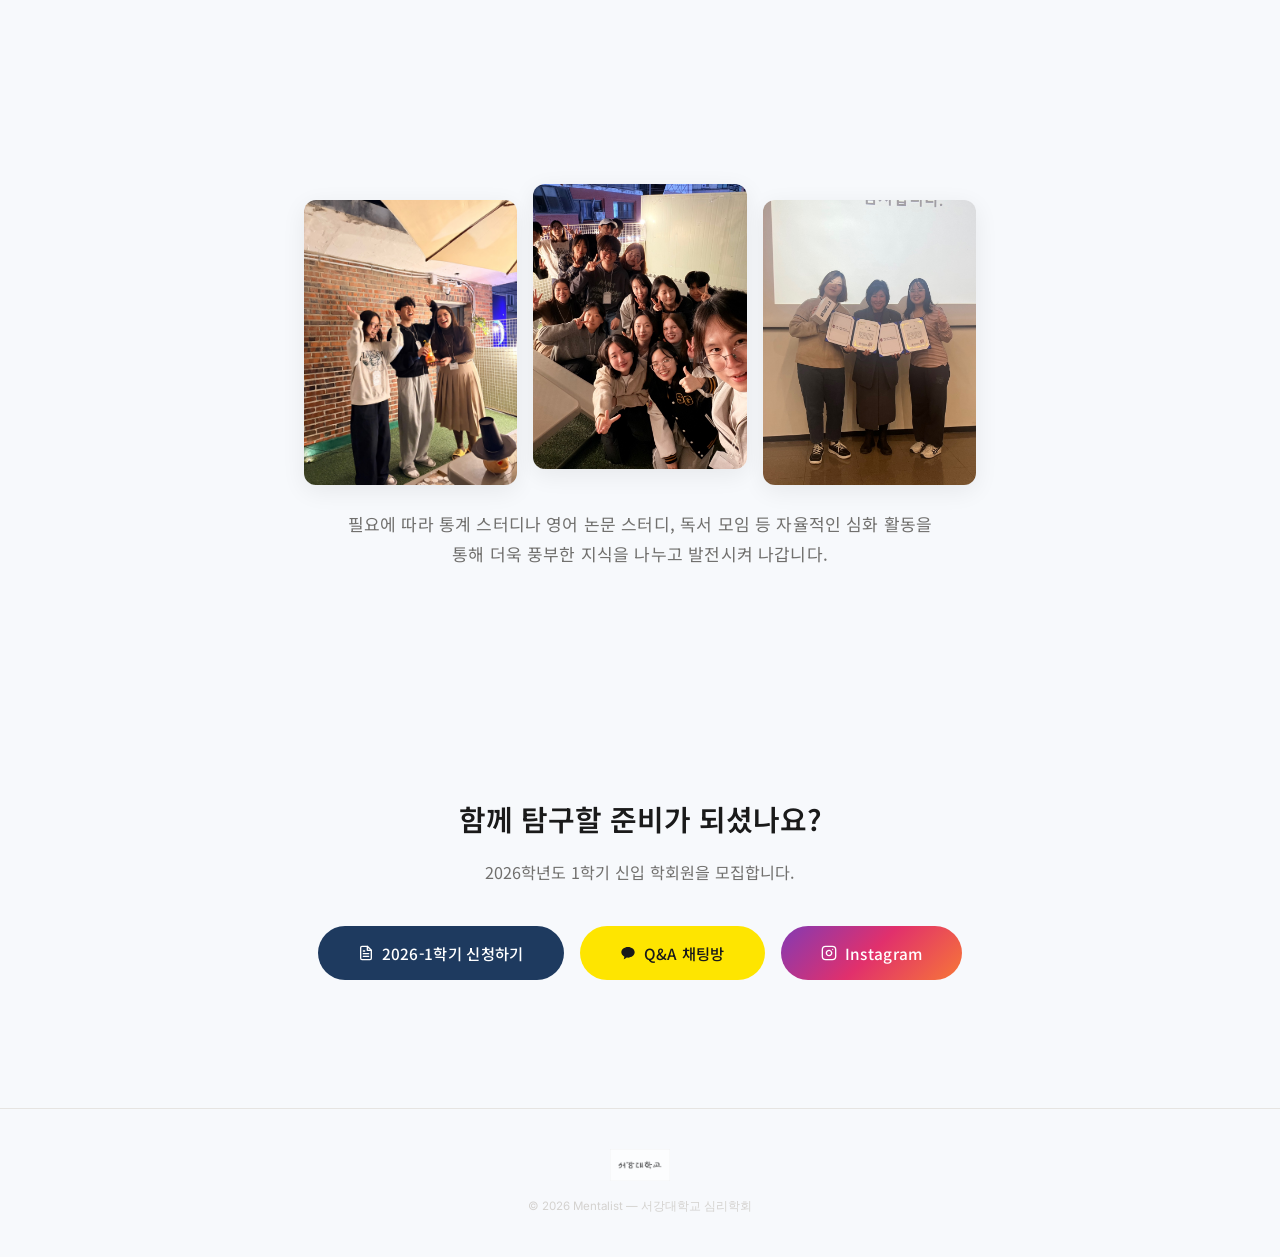
==== commit 91a6a4b9: "feat: 소개 섹션 UI 개선 — 좌우 교차 배치 + 전체 사이즈업 - 소개 섹션 좌우 교차 레이아웃 적용 (사진↔텍스트 교대) - 방향별 스크롤 애니메이션 (slide-left" ====
--- a/mentalist.html
+++ b/mentalist.html
@@ -55,20 +55,22 @@
     <a href="https://docs.google.com/forms/d/1fYGLmLWHrmZNyhk1BDpCgTgH7Wa9rkhxZ1Sx9X_Psvs/viewform" target="_blank" rel="noopener" class="btn btn-mentalist hero-cta">2026-1학기 신청하기</a>
   </section>
 
-  <!-- 섹션 1: 토론 (사진 2장) -->
-  <section class="intro reveal">
-    <div class="intro__photos intro__photos--duo">
-      <div class="intro__photo">
-        <img src="images/mentalist/01-discussion/1.jpeg" alt="토론 활동">
-      </div>
-      <div class="intro__photo intro__photo--offset">
-        <img src="images/mentalist/01-discussion/2.png" alt="토론 활동">
+  <!-- 섹션 1: 토론 — 사진 왼쪽 | 텍스트 오른쪽 -->
+  <section class="intro-side reveal-left">
+    <div class="intro-side__media">
+      <div class="intro__photos intro__photos--solo">
+        <div class="intro__photo">
+          <img src="images/mentalist/01-discussion/1.jpeg" alt="토론 활동">
+        </div>
       </div>
     </div>
-    <p class="intro__text">멘탈리스트에서는 매주 다양한 분야의 심리학 논문을 읽고 Reaction Paper(RP)를 작성합니다.</p>
+    <div class="intro-side__body">
+      <h3 class="intro-side__title">토론 & RP 작성</h3>
+      <p class="intro-side__desc">멘탈리스트에서는 매주 다양한 분야의 심리학 논문을 읽고 Reaction Paper(RP)를 작성합니다.</p>
+    </div>
   </section>
 
-  <!-- 섹션 2: 논문 분야 (사진 4장, 스크롤 스프레드) -->
+  <!-- 섹션 2: 논문 분야 — 풀 와이드 (카드 스프레드) -->
   <section class="intro">
     <div class="photo-gallery">
       <div class="photo-card">
@@ -87,30 +89,40 @@
     <p class="intro__text">학회원들은 임상, 상담, 조직, 사회, 발달, 인지 등 폭넓은 분야의 논문을 읽고 토론하며 심리학 전반을 입체적으로 경험하는 시간을 갖습니다.</p>
   </section>
 
-  <!-- 섹션 3: 발제 (사진 1장) -->
-  <section class="intro reveal">
-    <div class="intro__photos intro__photos--solo">
-      <div class="intro__photo">
-        <img src="images/mentalist/03-presentation/스크린샷 2026-03-01 오후 5.00.06.png" alt="발제 활동">
+  <!-- 섹션 3: 발제 — 텍스트 왼쪽 | 사진 오른쪽 (반전) -->
+  <section class="intro-side intro-side--reverse reveal-right" style="margin-top: var(--space-2xl);">
+    <div class="intro-side__media">
+      <div class="intro__photos intro__photos--solo">
+        <div class="intro__photo">
+          <img src="images/mentalist/03-presentation/스크린샷 2026-03-01 오후 5.00.06.png" alt="발제 활동">
+        </div>
       </div>
     </div>
-    <p class="intro__text">발제자는 논문을 직접 선정하고 분석합니다. 연구의 흐름과 방법론, 한계점 등을 정리하며 관심 분야를 보다 깊이 탐구하는 기회를 갖게 됩니다.</p>
+    <div class="intro-side__body">
+      <h3 class="intro-side__title">발제 & 논문 분석</h3>
+      <p class="intro-side__desc">발제자는 논문을 직접 선정하고 분석합니다. 연구의 흐름과 방법론, 한계점 등을 정리하며 관심 분야를 보다 깊이 탐구하는 기회를 갖게 됩니다.</p>
+    </div>
   </section>
 
-  <!-- 섹션 4: 다과회/특강 (사진 2장, 엇갈린 배치) -->
-  <section class="intro reveal">
-    <div class="intro__photos intro__photos--stagger">
-      <div class="intro__photo">
-        <img src="images/mentalist/04-seminar/KakaoTalk_Photo_2026-02-22-20-14-44 004.jpeg" alt="다과회">
-      </div>
-      <div class="intro__photo">
-        <img src="images/mentalist/04-seminar/KakaoTalk_Photo_2026-02-22-20-14-46 015.jpeg" alt="특강">
+  <!-- 섹션 4: 다과회/특강 — 사진 왼쪽 | 텍스트 오른쪽 -->
+  <section class="intro-side intro--tinted reveal-left">
+    <div class="intro-side__media">
+      <div class="intro__photos intro__photos--stagger">
+        <div class="intro__photo">
+          <img src="images/mentalist/04-seminar/KakaoTalk_Photo_2026-02-22-20-14-44 004.jpeg" alt="다과회">
+        </div>
+        <div class="intro__photo">
+          <img src="images/mentalist/04-seminar/KakaoTalk_Photo_2026-02-22-20-14-46 015.jpeg" alt="특강">
+        </div>
       </div>
     </div>
-    <p class="intro__text">또한 매 학기 심리학과 교수님과의 다과회, 대학원생 특강을 진행하여 진로 및 전공에 대해 보다 깊게 탐색할 수 있는 소통의 장을 마련하고 있습니다.</p>
+    <div class="intro-side__body">
+      <h3 class="intro-side__title">다과회 & 특강</h3>
+      <p class="intro-side__desc">또한 매 학기 심리학과 교수님과의 다과회, 대학원생 특강을 진행하여 진로 및 전공에 대해 보다 깊게 탐색할 수 있는 소통의 장을 마련하고 있습니다.</p>
+    </div>
   </section>
 
-  <!-- 섹션 5: 친목 활동 (사진 3장) -->
+  <!-- 섹션 5: 친목 활동 — 풀 와이드 (3장 그리드) -->
   <section class="intro intro--last reveal">
     <div class="intro__photos intro__photos--trio">
       <div class="intro__photo">
--- a/css/style.css
+++ b/css/style.css
@@ -71,7 +71,7 @@
 }
 
 html {
-  font-size: 16px;
+  font-size: 17px;
   scroll-behavior: smooth;
   -webkit-font-smoothing: antialiased;
   -moz-osx-font-smoothing: grayscale;
@@ -465,7 +465,7 @@
 }
 
 .hero-greeting {
-  font-size: 0.85rem;
+  font-size: 0.95rem;
   color: var(--color-text-secondary);
   letter-spacing: 0.02em;
   line-height: 1.8;
@@ -500,7 +500,7 @@
 }
 
 .hero-slogan {
-  font-size: 0.9rem;
+  font-size: 1rem;
   color: var(--color-text-secondary);
   letter-spacing: 0.03em;
   opacity: 0;
@@ -546,9 +546,9 @@
 
 .photo-gallery {
   position: relative;
-  max-width: 900px;
+  max-width: 960px;
   margin: 0 auto;
-  height: 380px;
+  height: 420px;
   display: flex;
   align-items: center;
   justify-content: center;
@@ -556,8 +556,8 @@
 
 .photo-card {
   position: absolute;
-  width: 220px;
-  height: 300px;
+  width: 250px;
+  height: 340px;
   border-radius: 12px;
   overflow: hidden;
   box-shadow: 0 8px 32px rgba(0, 0, 0, 0.08);
@@ -703,11 +703,11 @@
 
 /* Description text */
 .intro__text {
-  font-size: 0.88rem;
-  color: var(--color-text-secondary);
-  max-width: 540px;
+  font-size: 1rem;
+  color: var(--color-text-secondary);
+  max-width: 600px;
   margin: 0 auto;
-  line-height: 1.75;
+  line-height: 1.8;
   letter-spacing: 0.01em;
 }
 
@@ -771,6 +771,76 @@
 /* --- Intro inside photo-gallery (섹션 2 — 논문) --- */
 .intro .photo-gallery {
   margin-bottom: var(--space-lg);
+}
+
+/* --- Tinted background for rhythm --- */
+.intro--tinted {
+  background: rgba(30, 58, 95, 0.02);
+  overflow: hidden;
+}
+
+/* ============================================= */
+/*  Side-by-side Intro (좌우 교차 레이아웃)       */
+/* ============================================= */
+
+.intro-side {
+  max-width: 1080px;
+  margin: 0 auto;
+  padding: var(--space-3xl) var(--space-lg);
+  display: grid;
+  grid-template-columns: 1fr;
+  gap: var(--space-xl);
+  align-items: center;
+}
+
+.intro-side__media {
+  overflow: hidden;
+}
+
+.intro-side__body {
+  text-align: left;
+}
+
+.intro-side__title {
+  font-family: var(--font-kr);
+  font-size: 1.5rem;
+  font-weight: 600;
+  color: var(--color-text);
+  margin-bottom: var(--space-md);
+  letter-spacing: -0.01em;
+}
+
+.intro-side__desc {
+  font-size: 1rem;
+  color: var(--color-text-secondary);
+  line-height: 1.85;
+  letter-spacing: 0.01em;
+}
+
+/* ============================================= */
+/*  Directional Scroll Reveal Animations         */
+/* ============================================= */
+
+.reveal-left {
+  opacity: 0;
+  transform: translateX(-40px);
+  transition: opacity 0.8s var(--ease-out), transform 0.8s var(--ease-out);
+}
+
+.reveal-left.visible {
+  opacity: 1;
+  transform: translateX(0);
+}
+
+.reveal-right {
+  opacity: 0;
+  transform: translateX(40px);
+  transition: opacity 0.8s var(--ease-out), transform 0.8s var(--ease-out);
+}
+
+.reveal-right.visible {
+  opacity: 1;
+  transform: translateX(0);
 }
 
 /* ============================================= */
@@ -908,13 +978,13 @@
 }
 
 .cta-section h2 {
-  font-size: 1.4rem;
+  font-size: 1.7rem;
   font-weight: 600;
-  margin-bottom: var(--space-sm);
+  margin-bottom: var(--space-md);
 }
 
 .cta-section p {
-  font-size: 0.85rem;
+  font-size: 0.95rem;
   color: var(--color-text-secondary);
   margin-bottom: var(--space-xl);
 }
@@ -1061,16 +1131,36 @@
 
   .hero-logo--jinsim,
   .hero-logo--mentalist {
-    font-size: 5.5rem;
+    font-size: 6rem;
   }
 
   .hero-greeting {
-    font-size: 0.95rem;
+    font-size: 1.05rem;
   }
 
   .photo-card {
-    width: 240px;
-    height: 320px;
+    width: 270px;
+    height: 360px;
+  }
+
+  /* Side-by-side layout on tablet+ */
+  .intro-side {
+    grid-template-columns: 3fr 2fr;
+    gap: var(--space-3xl);
+    padding: var(--space-4xl) var(--space-xl);
+  }
+
+  /* Reverse: text left, media right */
+  .intro-side--reverse {
+    direction: rtl;
+  }
+
+  .intro-side--reverse > * {
+    direction: ltr;
+  }
+
+  .intro-side__title {
+    font-size: 1.6rem;
   }
 }
 
@@ -1152,6 +1242,32 @@
   }
 
   /* Mobile intro sections */
+  .intro-side {
+    padding: var(--space-2xl) var(--space-md);
+    gap: var(--space-lg);
+    overflow: hidden;
+  }
+
+  .intro-side__body {
+    text-align: center;
+  }
+
+  /* 모바일 방향 애니메이션 축소 (오버플로우 방지) */
+  .reveal-left {
+    transform: translateX(-20px);
+  }
+
+  .reveal-right {
+    transform: translateX(20px);
+  }
+
+  .intro--tinted {
+    margin-left: 0;
+    margin-right: 0;
+    padding-left: var(--space-md);
+    padding-right: var(--space-md);
+  }
+
   .intro {
     padding: var(--space-2xl) var(--space-md) 0;
   }
